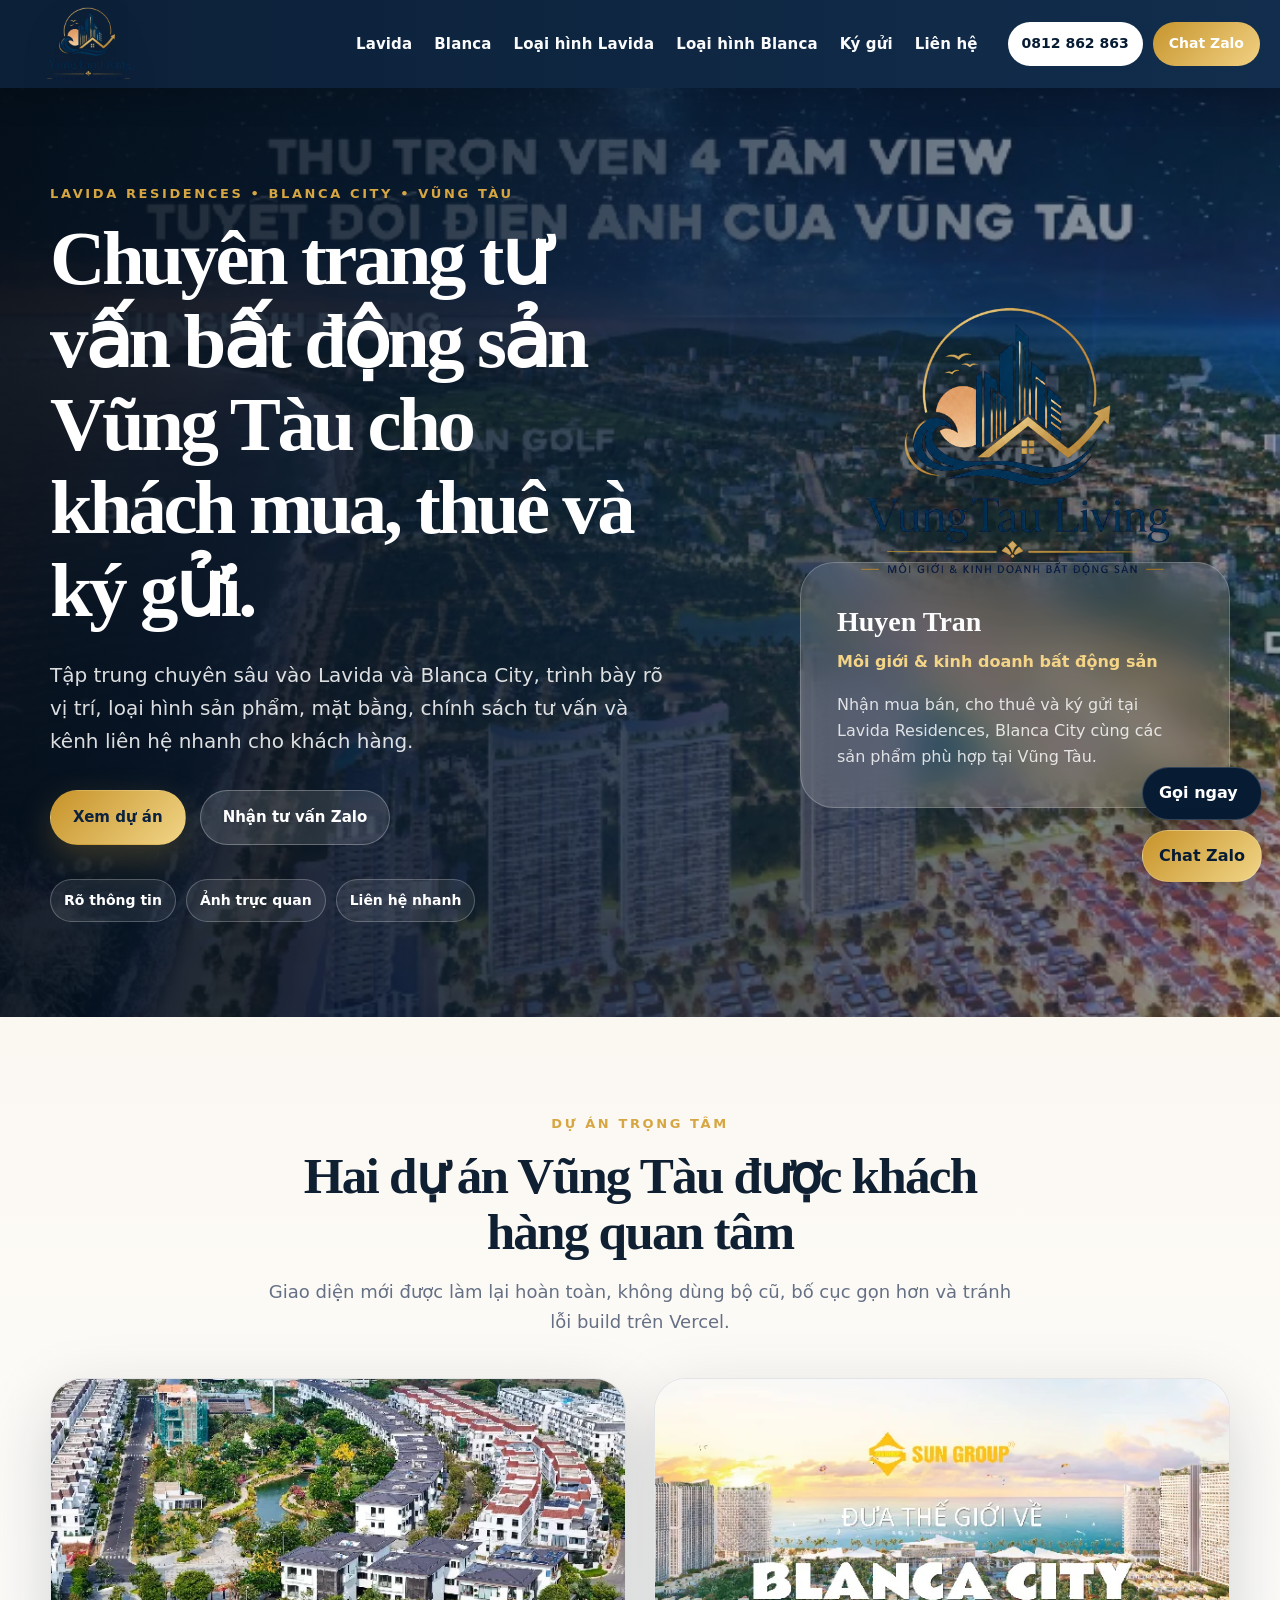
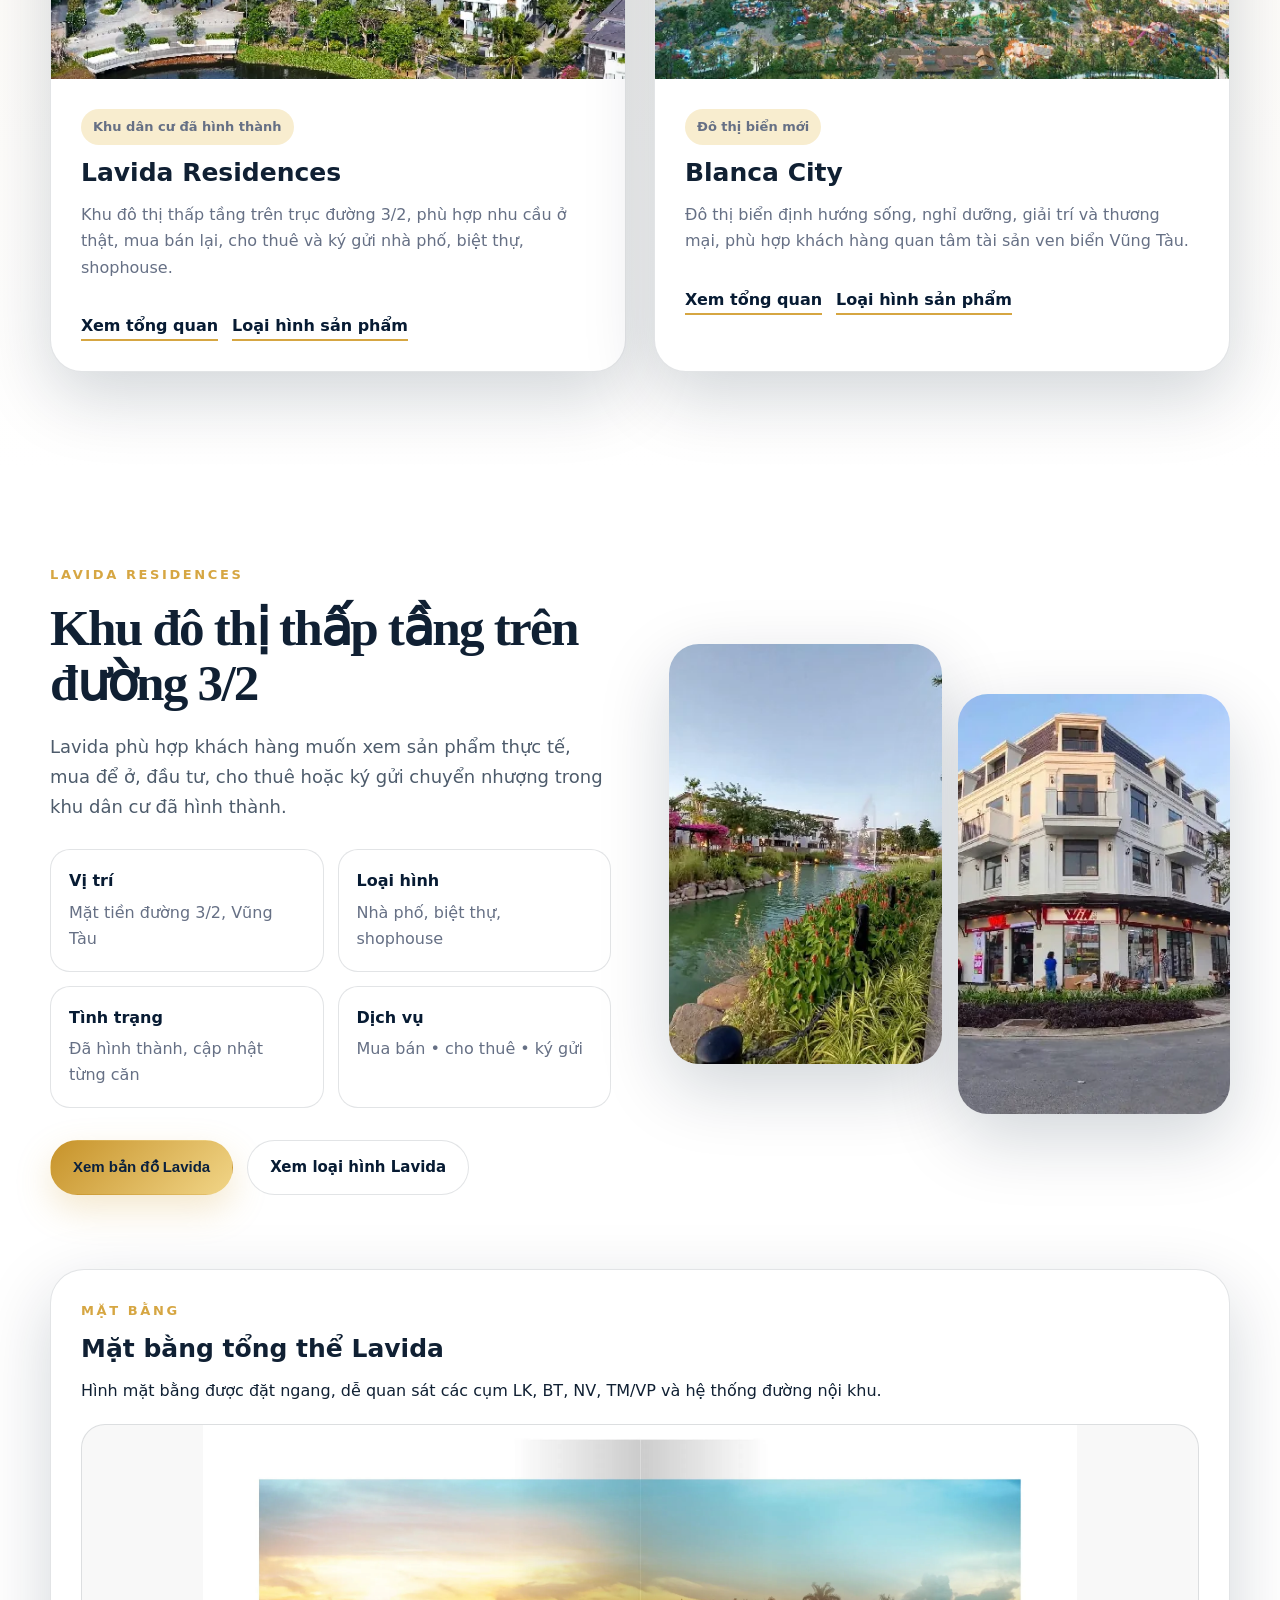
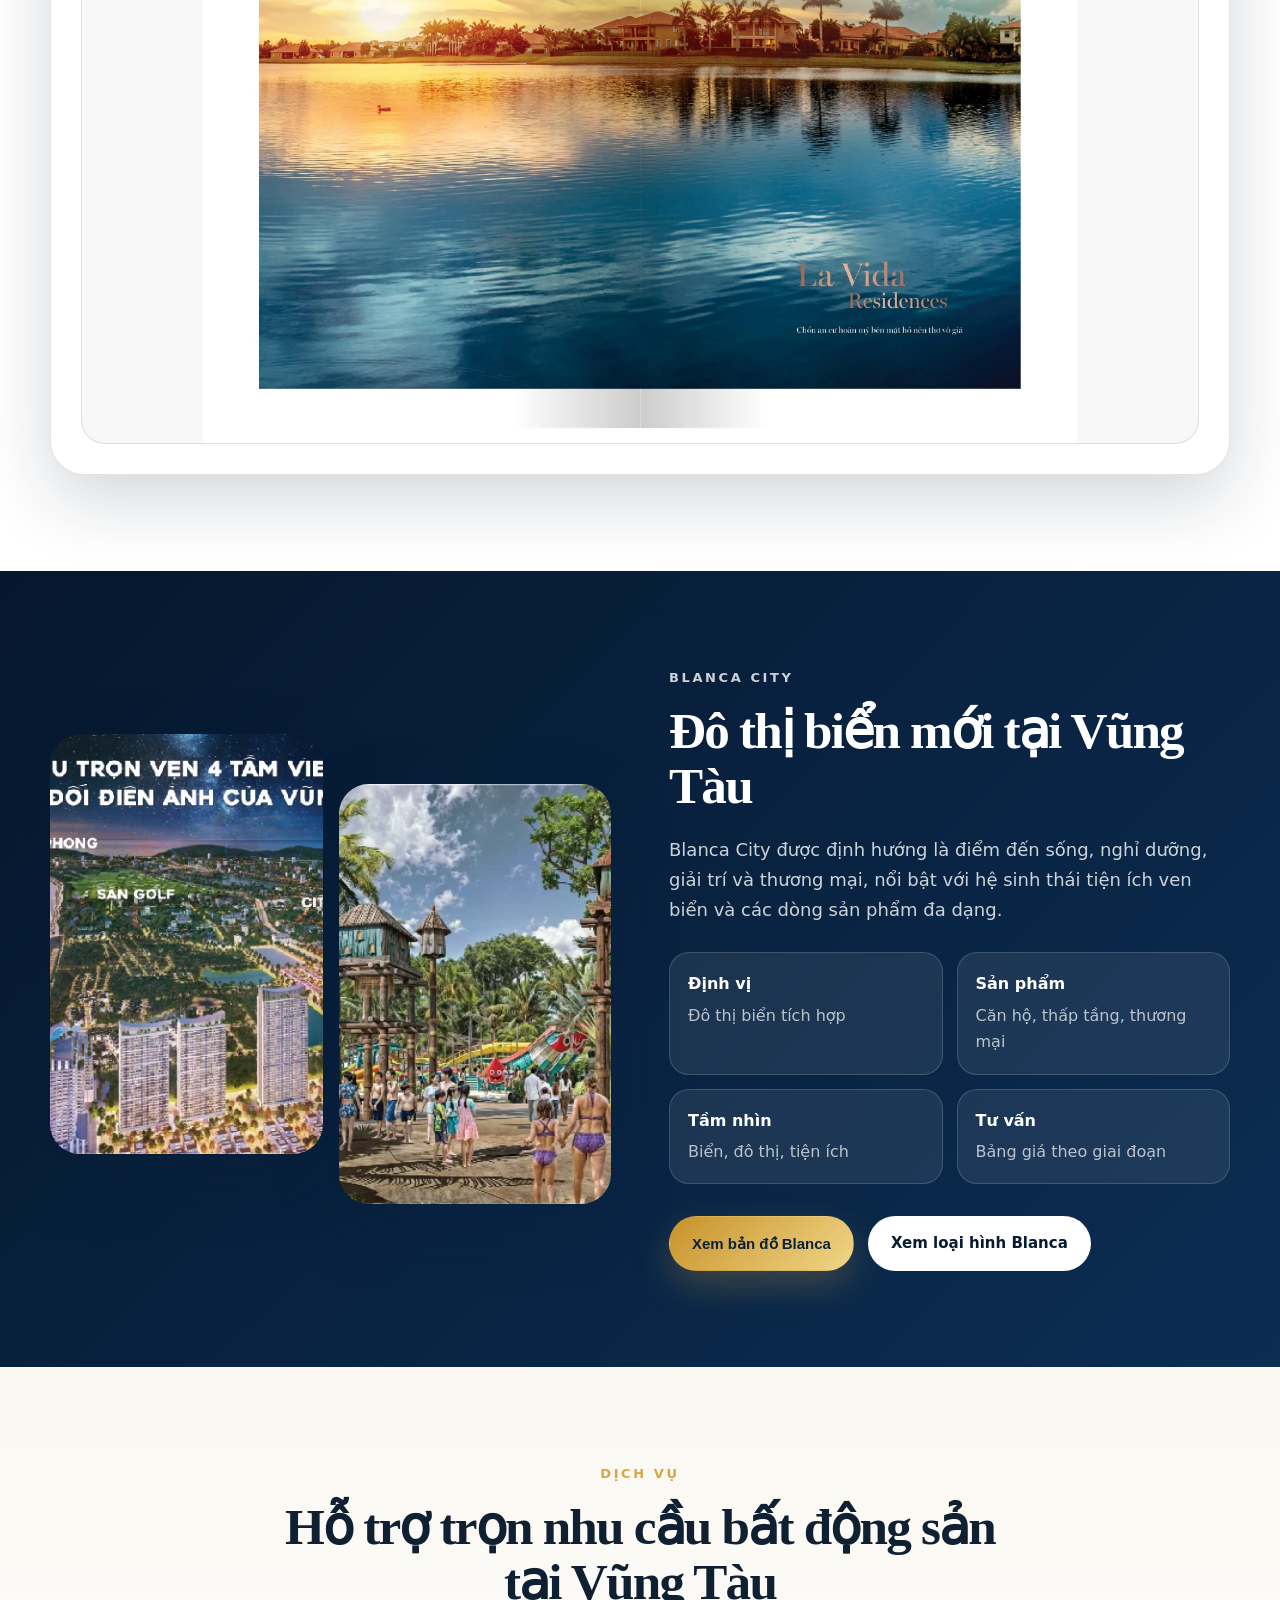
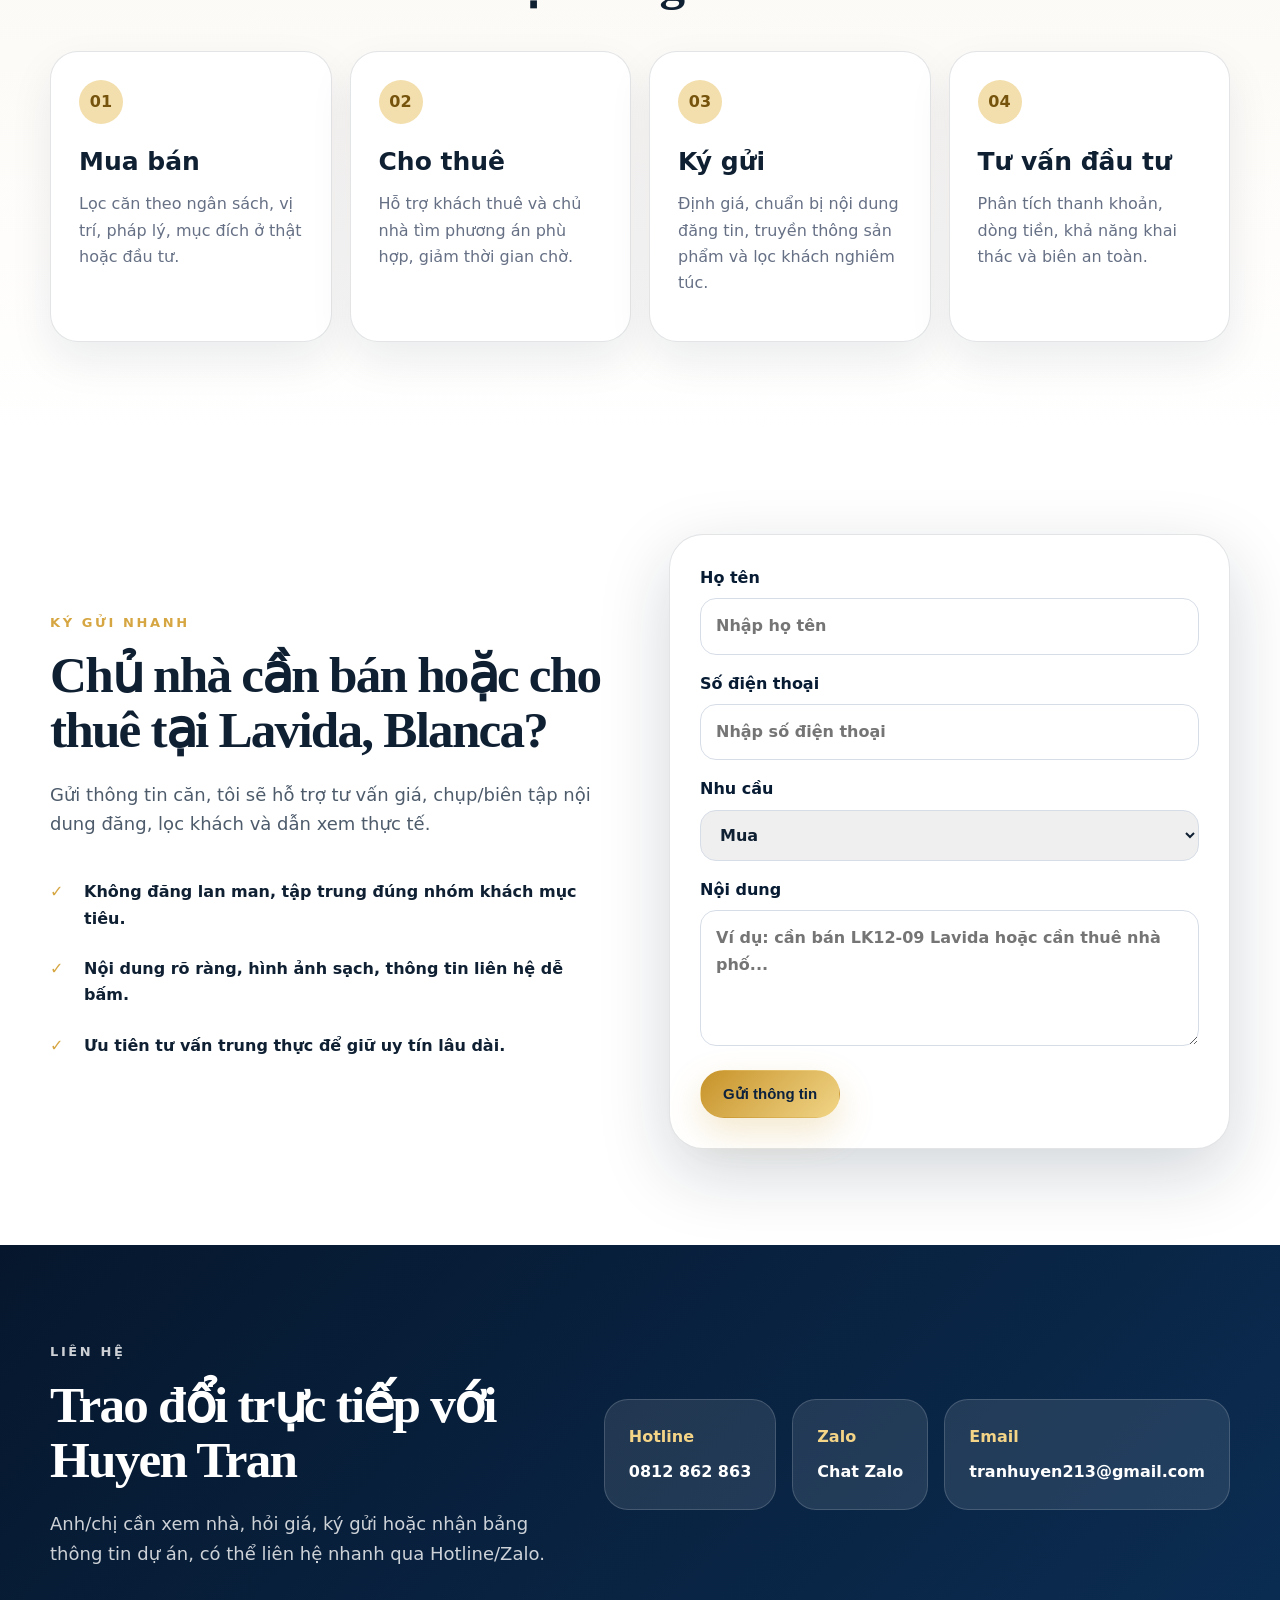
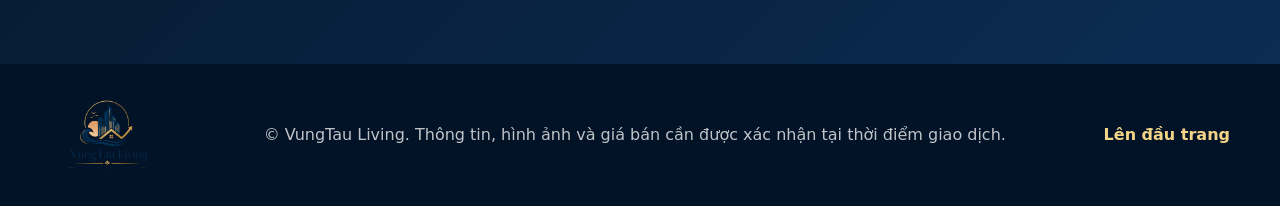
==== index.html @ 17021be6 "Add files via upload" ====
<!doctype html>
<html lang="vi">
<head>
  <meta charset="utf-8" />
  <meta name="viewport" content="width=device-width, initial-scale=1" />
  <title>VungTau Living | Môi giới & kinh doanh bất động sản Lavida - Blanca Vũng Tàu</title>
  <meta name="description" content="VungTau Living chuyên tư vấn mua bán, cho thuê, ký gửi bất động sản Lavida Residences và Blanca City Vũng Tàu." />
  <meta name="theme-color" content="#071b33" />
  <link rel="icon" href="assets/logo-vungtau-living-cropped.png" />
  <link rel="stylesheet" href="style.css" />
</head>
<body>
<header class="site-header" id="top">
  <div class="header-inner">
    <a class="brand" href="index.html#top" aria-label="VungTau Living">
      <img src="assets/logo-vungtau-living-cropped.png" alt="VungTau Living" />
    </a>
    <nav class="main-nav" id="mainNav" aria-label="Menu chính">
      <a href="index.html#lavida">Lavida</a>
      <a href="index.html#blanca">Blanca</a>
      <a href="lavida-products.html">Loại hình Lavida</a>
      <a href="blanca-products.html">Loại hình Blanca</a>
      <a href="index.html#kygui">Ký gửi</a>
      <a href="index.html#lienhe">Liên hệ</a>
    </nav>
    <div class="header-actions">
      <a class="phone" href="tel:0812862863">0812 862 863</a>
      <a class="zalo" href="https://zalo.me/0812862863" target="_blank" rel="noopener">Chat Zalo</a>
      <button class="menu-btn" id="menuBtn" aria-label="Mở menu">☰</button>
    </div>
  </div>
</header>

<main>
  <section class="hero">
    <div class="hero-bg"></div>
    <div class="container hero-grid">
      <div class="hero-copy reveal">
        <p class="eyebrow">Lavida Residences • Blanca City • Vũng Tàu</p>
        <h1>Chuyên trang tư vấn bất động sản Vũng Tàu cho khách mua, thuê và ký gửi.</h1>
        <p class="lead">Tập trung chuyên sâu vào Lavida và Blanca City, trình bày rõ vị trí, loại hình sản phẩm, mặt bằng, chính sách tư vấn và kênh liên hệ nhanh cho khách hàng.</p>
        <div class="hero-cta">
          <a class="btn primary" href="#duan">Xem dự án</a>
          <a class="btn secondary" href="https://zalo.me/0812862863" target="_blank" rel="noopener">Nhận tư vấn Zalo</a>
        </div>
        <div class="trust-strip">
          <span>Rõ thông tin</span><span>Ảnh trực quan</span><span>Liên hệ nhanh</span>
        </div>
      </div>
      <div class="hero-card reveal delay-1">
        <img class="hero-logo" src="assets/logo-vungtau-living-cropped.png" alt="Logo VungTau Living" />
        <div class="hero-panel">
          <strong>Huyen Tran</strong>
          <span>Môi giới & kinh doanh bất động sản</span>
          <p>Nhận mua bán, cho thuê và ký gửi tại Lavida Residences, Blanca City cùng các sản phẩm phù hợp tại Vũng Tàu.</p>
        </div>
      </div>
    </div>
  </section>

  <section id="duan" class="section soft">
    <div class="container section-head reveal">
      <p class="eyebrow">Dự án trọng tâm</p>
      <h2>Hai dự án Vũng Tàu được khách hàng quan tâm</h2>
      <p>Giao diện mới được làm lại hoàn toàn, không dùng bộ cũ, bố cục gọn hơn và tránh lỗi build trên Vercel.</p>
    </div>
    <div class="container project-cards">
      <article class="project-card reveal">
        <img src="assets/lavida-aerial.webp" alt="Lavida Residences" />
        <div class="project-content">
          <p class="tag">Khu dân cư đã hình thành</p>
          <h3>Lavida Residences</h3>
          <p>Khu đô thị thấp tầng trên trục đường 3/2, phù hợp nhu cầu ở thật, mua bán lại, cho thuê và ký gửi nhà phố, biệt thự, shophouse.</p>
          <div class="card-actions">
            <a href="#lavida">Xem tổng quan</a>
            <a href="lavida-products.html">Loại hình sản phẩm</a>
          </div>
        </div>
      </article>
      <article class="project-card reveal delay-1">
        <img src="assets/blanca-hero.webp" alt="Blanca City" />
        <div class="project-content">
          <p class="tag">Đô thị biển mới</p>
          <h3>Blanca City</h3>
          <p>Đô thị biển định hướng sống, nghỉ dưỡng, giải trí và thương mại, phù hợp khách hàng quan tâm tài sản ven biển Vũng Tàu.</p>
          <div class="card-actions">
            <a href="#blanca">Xem tổng quan</a>
            <a href="blanca-products.html">Loại hình sản phẩm</a>
          </div>
        </div>
      </article>
    </div>
  </section>

  <section id="lavida" class="section project-detail">
    <div class="container split">
      <div class="reveal">
        <p class="eyebrow">Lavida Residences</p>
        <h2>Khu đô thị thấp tầng trên đường 3/2</h2>
        <p class="lead-small">Lavida phù hợp khách hàng muốn xem sản phẩm thực tế, mua để ở, đầu tư, cho thuê hoặc ký gửi chuyển nhượng trong khu dân cư đã hình thành.</p>
        <div class="info-grid compact">
          <div><strong>Vị trí</strong><span>Mặt tiền đường 3/2, Vũng Tàu</span></div>
          <div><strong>Loại hình</strong><span>Nhà phố, biệt thự, shophouse</span></div>
          <div><strong>Tình trạng</strong><span>Đã hình thành, cập nhật từng căn</span></div>
          <div><strong>Dịch vụ</strong><span>Mua bán • cho thuê • ký gửi</span></div>
        </div>
        <div class="action-row">
          <button class="btn primary map-open" data-map="Lavida Residences đường 3 tháng 2 Vũng Tàu">Xem bản đồ Lavida</button>
          <a class="btn ghost" href="lavida-products.html">Xem loại hình Lavida</a>
        </div>
      </div>
      <div class="image-stack reveal delay-1">
        <img src="assets/lavida-river-walk.webp" alt="Không gian sống Lavida" />
        <img src="assets/lavida-shophouse.webp" alt="Nhà phố thương mại Lavida" />
      </div>
    </div>
    <div class="container map-plan reveal">
      <div class="plan-copy">
        <p class="eyebrow">Mặt bằng</p>
        <h3>Mặt bằng tổng thể Lavida</h3>
        <p>Hình mặt bằng được đặt ngang, dễ quan sát các cụm LK, BT, NV, TM/VP và hệ thống đường nội khu.</p>
      </div>
      <img class="wide-plan" src="assets/lavida-masterplan.webp" alt="Mặt bằng tổng thể Lavida Residences" />
    </div>
  </section>

  <section id="blanca" class="section dark project-detail">
    <div class="container split reverse">
      <div class="reveal">
        <p class="eyebrow gold">Blanca City</p>
        <h2>Đô thị biển mới tại Vũng Tàu</h2>
        <p class="lead-small">Blanca City được định hướng là điểm đến sống, nghỉ dưỡng, giải trí và thương mại, nổi bật với hệ sinh thái tiện ích ven biển và các dòng sản phẩm đa dạng.</p>
        <div class="info-grid compact light">
          <div><strong>Định vị</strong><span>Đô thị biển tích hợp</span></div>
          <div><strong>Sản phẩm</strong><span>Căn hộ, thấp tầng, thương mại</span></div>
          <div><strong>Tầm nhìn</strong><span>Biển, đô thị, tiện ích</span></div>
          <div><strong>Tư vấn</strong><span>Bảng giá theo giai đoạn</span></div>
        </div>
        <div class="action-row">
          <button class="btn primary map-open" data-map="Blanca City Vũng Tàu đường 3 tháng 2 Bãi Sau">Xem bản đồ Blanca</button>
          <a class="btn light-btn" href="blanca-products.html">Xem loại hình Blanca</a>
        </div>
      </div>
      <div class="image-stack reveal delay-1">
        <img src="assets/blanca-overview.webp" alt="Tổng quan Blanca City" />
        <img src="assets/blanca-waterpark.webp" alt="Tiện ích Blanca City" />
      </div>
    </div>
  </section>

  <section class="section soft" id="dichvu">
    <div class="container section-head reveal">
      <p class="eyebrow">Dịch vụ</p>
      <h2>Hỗ trợ trọn nhu cầu bất động sản tại Vũng Tàu</h2>
    </div>
    <div class="container service-grid">
      <article class="service-card reveal"><span>01</span><h3>Mua bán</h3><p>Lọc căn theo ngân sách, vị trí, pháp lý, mục đích ở thật hoặc đầu tư.</p></article>
      <article class="service-card reveal"><span>02</span><h3>Cho thuê</h3><p>Hỗ trợ khách thuê và chủ nhà tìm phương án phù hợp, giảm thời gian chờ.</p></article>
      <article class="service-card reveal"><span>03</span><h3>Ký gửi</h3><p>Định giá, chuẩn bị nội dung đăng tin, truyền thông sản phẩm và lọc khách nghiêm túc.</p></article>
      <article class="service-card reveal"><span>04</span><h3>Tư vấn đầu tư</h3><p>Phân tích thanh khoản, dòng tiền, khả năng khai thác và biên an toàn.</p></article>
    </div>
  </section>

  <section id="kygui" class="section kygui">
    <div class="container split">
      <div class="reveal">
        <p class="eyebrow">Ký gửi nhanh</p>
        <h2>Chủ nhà cần bán hoặc cho thuê tại Lavida, Blanca?</h2>
        <p class="lead-small">Gửi thông tin căn, tôi sẽ hỗ trợ tư vấn giá, chụp/biên tập nội dung đăng, lọc khách và dẫn xem thực tế.</p>
        <ul class="check-list">
          <li>Không đăng lan man, tập trung đúng nhóm khách mục tiêu.</li>
          <li>Nội dung rõ ràng, hình ảnh sạch, thông tin liên hệ dễ bấm.</li>
          <li>Ưu tiên tư vấn trung thực để giữ uy tín lâu dài.</li>
        </ul>
      </div>
      <form class="lead-form reveal delay-1" action="mailto:tranhuyen213@gmail.com" method="post" enctype="text/plain">
        <label>Họ tên<input name="Họ tên" placeholder="Nhập họ tên" /></label>
        <label>Số điện thoại<input name="Số điện thoại" placeholder="Nhập số điện thoại" /></label>
        <label>Nhu cầu<select name="Nhu cầu"><option>Mua</option><option>Bán / ký gửi</option><option>Thuê</option><option>Cho thuê</option><option>Nhận bảng giá Blanca</option></select></label>
        <label>Nội dung<textarea name="Nội dung" placeholder="Ví dụ: cần bán LK12-09 Lavida hoặc cần thuê nhà phố..." rows="4"></textarea></label>
        <button class="btn primary" type="submit">Gửi thông tin</button>
      </form>
    </div>
  </section>

  <section id="lienhe" class="section contact dark">
    <div class="container contact-grid">
      <div class="reveal">
        <p class="eyebrow gold">Liên hệ</p>
        <h2>Trao đổi trực tiếp với Huyen Tran</h2>
        <p class="lead-small">Anh/chị cần xem nhà, hỏi giá, ký gửi hoặc nhận bảng thông tin dự án, có thể liên hệ nhanh qua Hotline/Zalo.</p>
      </div>
      <div class="contact-cards reveal delay-1">
        <a href="tel:0812862863"><strong>Hotline</strong><span>0812 862 863</span></a>
        <a href="https://zalo.me/0812862863" target="_blank" rel="noopener"><strong>Zalo</strong><span>Chat Zalo</span></a>
        <a href="mailto:tranhuyen213@gmail.com"><strong>Email</strong><span>tranhuyen213@gmail.com</span></a>
      </div>
    </div>
  </section>
</main>

<footer class="footer">
  <div class="container footer-inner">
    <img src="assets/logo-vungtau-living-cropped.png" alt="VungTau Living" />
    <p>© VungTau Living. Thông tin, hình ảnh và giá bán cần được xác nhận tại thời điểm giao dịch.</p>
    <a href="#top">Lên đầu trang</a>
  </div>
</footer>

<div class="map-modal" id="mapModal" aria-hidden="true">
  <div class="map-box">
    <button class="map-close" id="mapClose" aria-label="Đóng bản đồ">×</button>
    <iframe id="mapFrame" title="Bản đồ dự án" loading="lazy" allowfullscreen referrerpolicy="no-referrer-when-downgrade"></iframe>
  </div>
</div>

<div class="float-actions">
  <a href="tel:0812862863">Gọi ngay</a>
  <a href="https://zalo.me/0812862863" target="_blank" rel="noopener">Chat Zalo</a>
</div>
<script src="script.js"></script>
</body>
</html>
---- style.css ----
:root{--navy:#071b33;--navy2:#0b294c;--gold:#d6a642;--gold2:#f4d486;--cream:#f7f1e8;--ink:#102033;--muted:#667085;--line:rgba(16,32,51,.12);--shadow:0 24px 70px rgba(7,27,51,.18)}
*{box-sizing:border-box}html{scroll-behavior:smooth}body{margin:0;font-family:Inter,system-ui,-apple-system,BlinkMacSystemFont,"Segoe UI",sans-serif;color:var(--ink);background:#fff;line-height:1.65}a{color:inherit;text-decoration:none}img{max-width:100%;display:block}.container{width:min(1180px,calc(100% - 40px));margin-inline:auto}.site-header{position:sticky;top:0;z-index:100;background:linear-gradient(90deg,rgba(7,27,51,.98),rgba(8,37,70,.96));backdrop-filter:blur(14px);box-shadow:0 10px 30px rgba(0,0,0,.18)}.header-inner{width:min(1240px,calc(100% - 28px));height:88px;margin:auto;display:flex;align-items:center;gap:22px}.brand{display:flex;align-items:center;flex:0 0 auto}.brand img{height:78px;width:138px;object-fit:contain;filter:drop-shadow(0 12px 18px rgba(0,0,0,.28))}.main-nav{display:flex;align-items:center;gap:22px;margin-left:auto}.main-nav a{color:#fff;font-weight:800;font-size:15px;white-space:nowrap;letter-spacing:.01em;opacity:.98}.main-nav a:hover{color:var(--gold2)}.header-actions{display:flex;align-items:center;gap:10px;margin-left:8px}.phone,.zalo{white-space:nowrap;border-radius:999px;font-weight:900;font-size:14px}.phone{color:#071b33;background:#fff;padding:10px 14px}.zalo{color:#fff;background:linear-gradient(135deg,#c6952e,#f2d183);padding:10px 16px}.menu-btn{display:none;border:0;background:rgba(255,255,255,.12);color:#fff;border-radius:12px;padding:9px 12px;font-size:22px}.hero{position:relative;min-height:760px;display:flex;align-items:center;overflow:hidden;color:#fff;background:#06192f}.hero-bg{position:absolute;inset:0;background:linear-gradient(90deg,rgba(3,13,25,.92),rgba(7,27,51,.78),rgba(7,27,51,.36)),url('assets/blanca-overview.webp') center/cover no-repeat;transform:scale(1.02)}.hero-grid{position:relative;display:grid;grid-template-columns:1.1fr .9fr;gap:52px;align-items:center;padding:95px 0}.eyebrow{margin:0 0 14px;color:var(--gold);font-size:13px;font-weight:900;letter-spacing:.2em;text-transform:uppercase}.gold{color:var(--gold2)}h1,h2,h3{line-height:1.08;margin:0;color:inherit}h1{font-family:Georgia,serif;font-size:clamp(44px,6vw,78px);letter-spacing:-.045em}h2{font-family:Georgia,serif;font-size:clamp(34px,4vw,54px);letter-spacing:-.035em}h3{font-size:25px}.lead{font-size:20px;color:rgba(255,255,255,.86);max-width:740px;margin:26px 0 0}.lead-small{font-size:18px;color:#4d5b6b;margin:22px 0 0}.dark .lead-small,.dark p{color:rgba(255,255,255,.8)}.hero-cta,.action-row,.card-actions{display:flex;flex-wrap:wrap;gap:14px;margin-top:32px}.btn{display:inline-flex;align-items:center;justify-content:center;border-radius:999px;padding:14px 22px;font-weight:900;border:1px solid transparent;cursor:pointer;font-size:15px}.primary{background:linear-gradient(135deg,#c7932a,#f1d587);color:#0b213d;box-shadow:0 14px 35px rgba(214,166,66,.26)}.secondary{background:rgba(255,255,255,.12);border-color:rgba(255,255,255,.28);color:#fff}.ghost{background:#fff;border-color:var(--line);color:var(--navy)}.light-btn{background:#fff;color:var(--navy)}.trust-strip{display:flex;gap:10px;flex-wrap:wrap;margin-top:34px}.trust-strip span{border:1px solid rgba(255,255,255,.24);background:rgba(255,255,255,.08);padding:9px 13px;border-radius:999px;font-weight:800;font-size:14px}.hero-card{justify-self:end;width:min(430px,100%);position:relative}.hero-logo{width:330px;margin:0 auto -24px;position:relative;z-index:2;filter:drop-shadow(0 22px 28px rgba(0,0,0,.45))}.hero-panel{background:rgba(255,255,255,.12);border:1px solid rgba(255,255,255,.22);border-radius:34px;padding:36px;box-shadow:var(--shadow);backdrop-filter:blur(18px)}.hero-panel strong{font-size:28px;font-family:Georgia,serif}.hero-panel span{display:block;color:var(--gold2);font-weight:900;margin-top:4px}.hero-panel p{margin:16px 0 0;color:rgba(255,255,255,.82)}.section{padding:96px 0}.soft{background:linear-gradient(180deg,#fbf8f2,#fff)}.dark{background:linear-gradient(135deg,#06172d,#0b2d53);color:#fff}.section-head{max-width:760px;text-align:center;margin-bottom:42px}.section-head p:not(.eyebrow){color:var(--muted);font-size:18px}.project-cards{display:grid;grid-template-columns:repeat(2,1fr);gap:28px}.project-card{background:#fff;border:1px solid var(--line);border-radius:32px;overflow:hidden;box-shadow:var(--shadow)}.project-card img{height:300px;width:100%;object-fit:cover}.project-content{padding:30px}.tag{display:inline-flex;color:#8b6718;background:#f8edcf;border-radius:999px;padding:7px 12px;font-weight:900;font-size:13px;margin:0 0 14px}.project-content p{color:var(--muted)}.card-actions a{font-weight:900;color:var(--navy);border-bottom:2px solid var(--gold)}.split{display:grid;grid-template-columns:1fr 1fr;gap:58px;align-items:center}.reverse{direction:rtl}.reverse>*{direction:ltr}.info-grid{display:grid;grid-template-columns:repeat(2,1fr);gap:14px;margin:28px 0}.info-grid div{border:1px solid var(--line);border-radius:20px;padding:18px;background:#fff}.info-grid strong{display:block;color:var(--navy);font-size:16px}.info-grid span{display:block;color:var(--muted);margin-top:5px}.compact.light div{background:rgba(255,255,255,.08);border-color:rgba(255,255,255,.16)}.compact.light strong{color:#fff}.compact.light span{color:rgba(255,255,255,.7)}.image-stack{display:grid;grid-template-columns:1fr 1fr;gap:16px}.image-stack img{height:420px;width:100%;object-fit:cover;border-radius:30px;box-shadow:var(--shadow)}.image-stack img:nth-child(2){margin-top:50px}.map-plan{margin-top:74px;background:#fff;border:1px solid var(--line);border-radius:34px;padding:30px;box-shadow:var(--shadow)}.plan-copy{margin-bottom:20px}.wide-plan{width:100%;max-height:620px;object-fit:contain;border-radius:24px;background:#f8f8f8;border:1px solid var(--line)}.service-grid{display:grid;grid-template-columns:repeat(4,1fr);gap:18px}.service-card{background:#fff;border:1px solid var(--line);border-radius:28px;padding:28px;box-shadow:0 18px 44px rgba(7,27,51,.08)}.service-card span{display:inline-flex;width:44px;height:44px;border-radius:50%;align-items:center;justify-content:center;background:#f3dfad;color:#76540d;font-weight:900}.service-card h3{margin-top:24px}.service-card p{color:var(--muted)}.kygui .check-list{padding:0;margin:28px 0 0;list-style:none}.check-list li{padding:12px 0 12px 34px;position:relative;font-weight:750}.check-list li:before{content:'✓';position:absolute;left:0;color:var(--gold);font-weight:900}.lead-form{background:#fff;border:1px solid var(--line);border-radius:34px;padding:30px;box-shadow:var(--shadow)}.lead-form label{display:block;font-weight:850;color:var(--navy);margin-bottom:16px}.lead-form input,.lead-form select,.lead-form textarea{width:100%;margin-top:7px;border:1px solid #d7dde7;border-radius:16px;padding:14px 15px;font:inherit;color:var(--ink);outline:none}.lead-form input:focus,.lead-form select:focus,.lead-form textarea:focus{border-color:var(--gold);box-shadow:0 0 0 4px rgba(214,166,66,.14)}.contact-grid{display:grid;grid-template-columns:1fr 1.1fr;gap:52px;align-items:center}.contact-cards{display:grid;grid-template-columns:repeat(3,1fr);gap:16px}.contact-cards a{background:rgba(255,255,255,.1);border:1px solid rgba(255,255,255,.16);border-radius:24px;padding:24px}.contact-cards strong{display:block;color:var(--gold2)}.contact-cards span{display:block;color:#fff;font-weight:900;margin-top:8px;white-space:nowrap}.footer{background:#031327;color:rgba(255,255,255,.75);padding:34px 0}.footer-inner{display:flex;align-items:center;justify-content:space-between;gap:20px}.footer img{height:74px;width:116px;object-fit:contain}.footer a{color:var(--gold2);font-weight:900}.float-actions{position:fixed;right:18px;bottom:18px;display:flex;flex-direction:column;gap:10px;z-index:90}.float-actions a{background:var(--navy);color:#fff;border:1px solid rgba(255,255,255,.18);border-radius:999px;padding:12px 16px;font-weight:900;box-shadow:0 12px 34px rgba(0,0,0,.24);white-space:nowrap}.float-actions a:last-child{background:linear-gradient(135deg,#c7932a,#f1d587);color:#071b33}.map-modal{position:fixed;inset:0;background:rgba(2,10,20,.75);z-index:999;display:none;align-items:center;justify-content:center;padding:20px}.map-modal.open{display:flex}.map-box{width:min(980px,100%);height:min(620px,85vh);background:#fff;border-radius:26px;position:relative;box-shadow:0 24px 90px rgba(0,0,0,.4);overflow:hidden}.map-box iframe{width:100%;height:100%;border:0}.map-close{position:absolute;right:12px;top:12px;z-index:2;width:42px;height:42px;border:0;border-radius:50%;font-size:30px;background:#fff;box-shadow:0 10px 25px rgba(0,0,0,.18);cursor:pointer}.subhero{padding:140px 0 90px;color:#fff;background:#06172d;position:relative;overflow:hidden}.subhero:before{content:'';position:absolute;inset:0;background:linear-gradient(90deg,rgba(3,12,24,.88),rgba(7,27,51,.58)),url('assets/lavida-aerial.webp') center/cover}.subhero.blanca-page:before{background:linear-gradient(90deg,rgba(3,12,24,.88),rgba(7,27,51,.58)),url('assets/blanca-hero.webp') center/cover}.subhero .container{position:relative}.content-grid{display:grid;grid-template-columns:280px 1fr;gap:42px;align-items:start}.sticky-card{position:sticky;top:120px;border:1px solid var(--line);background:#fff;border-radius:28px;padding:24px;box-shadow:0 20px 48px rgba(7,27,51,.1)}.sticky-card a,.sticky-card button{display:flex;width:100%;margin-top:12px}.sticky-card a{font-weight:900;color:var(--navy);border-bottom:1px solid var(--line);padding:10px 0}.long-content section{scroll-margin-top:120px;margin-bottom:64px}.long-content p{font-size:18px;color:#526174}.product-list{display:grid;gap:22px}.product-list article{display:grid;grid-template-columns:250px 1fr;gap:24px;border:1px solid var(--line);border-radius:28px;padding:18px;background:#fff;box-shadow:0 18px 42px rgba(7,27,51,.08)}.product-list img{height:210px;width:100%;object-fit:cover;border-radius:20px}.product-list ul{margin:12px 0 0;padding-left:22px;color:#58677a}.reveal{opacity:0;transform:translateY(18px);transition:opacity .7s ease,transform .7s ease}.reveal.visible{opacity:1;transform:none}.delay-1{transition-delay:.12s}@media (max-width:1050px){.main-nav{position:fixed;left:14px;right:14px;top:94px;background:#071b33;border:1px solid rgba(255,255,255,.12);border-radius:22px;padding:18px;display:none;flex-direction:column;align-items:flex-start}.main-nav.open{display:flex}.menu-btn{display:block}.header-inner{height:82px}.brand img{height:72px;width:120px}.hero-grid,.split,.contact-grid,.content-grid{grid-template-columns:1fr}.hero{min-height:auto}.hero-card{justify-self:start}.project-cards,.service-grid{grid-template-columns:1fr 1fr}.sticky-card{position:relative;top:auto}.contact-cards{grid-template-columns:1fr}.product-list article{grid-template-columns:1fr}.product-list img{height:260px}.reverse{direction:ltr}}@media (max-width:700px){.container{width:min(100% - 28px,1180px)}.site-header{position:sticky}.header-actions .phone,.header-actions .zalo{display:none}.hero-grid{padding:70px 0}.hero-logo{width:250px}.section{padding:68px 0}.project-cards,.service-grid,.info-grid{grid-template-columns:1fr}.image-stack{grid-template-columns:1fr}.image-stack img{height:290px}.image-stack img:nth-child(2){margin-top:0}.footer-inner{flex-direction:column;text-align:center}.float-actions{left:12px;right:12px;bottom:10px;flex-direction:row}.float-actions a{flex:1;text-align:center}.subhero{padding:110px 0 70px}h1{font-size:42px}h2{font-size:34px}}
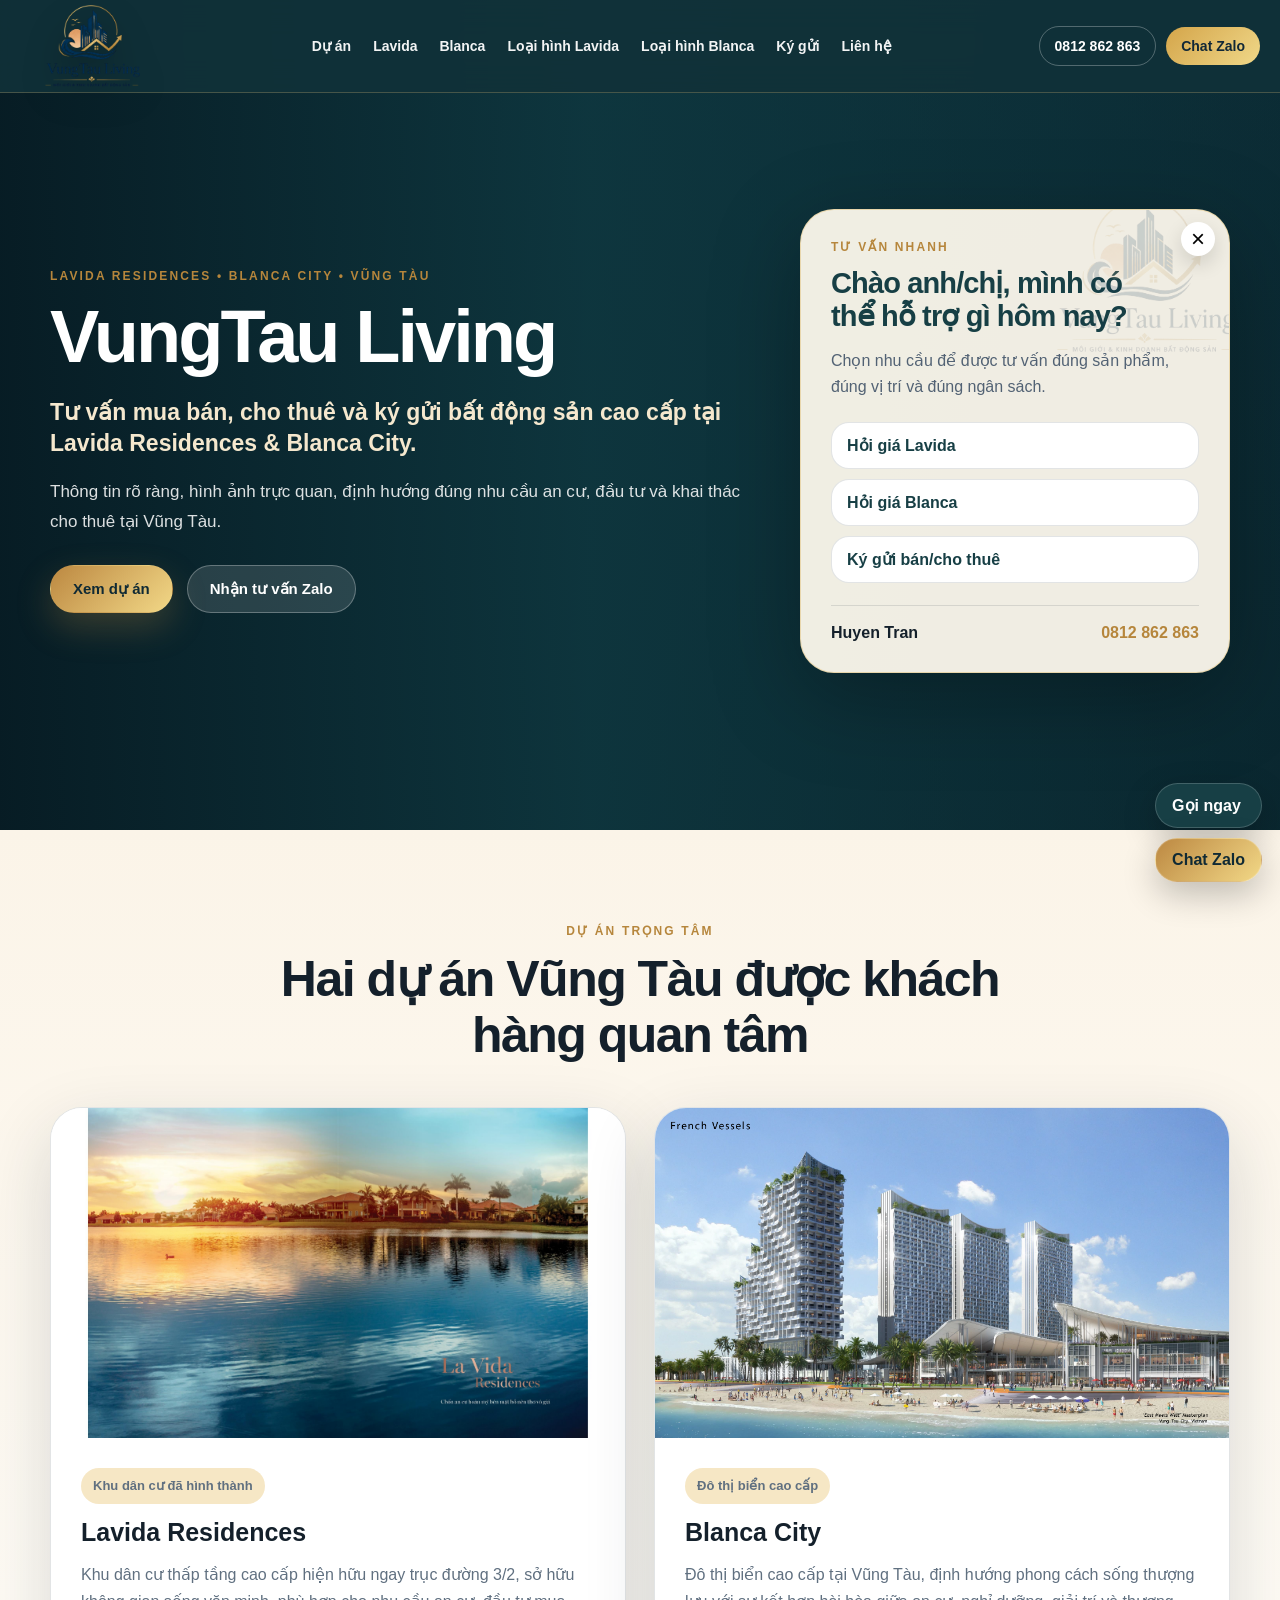
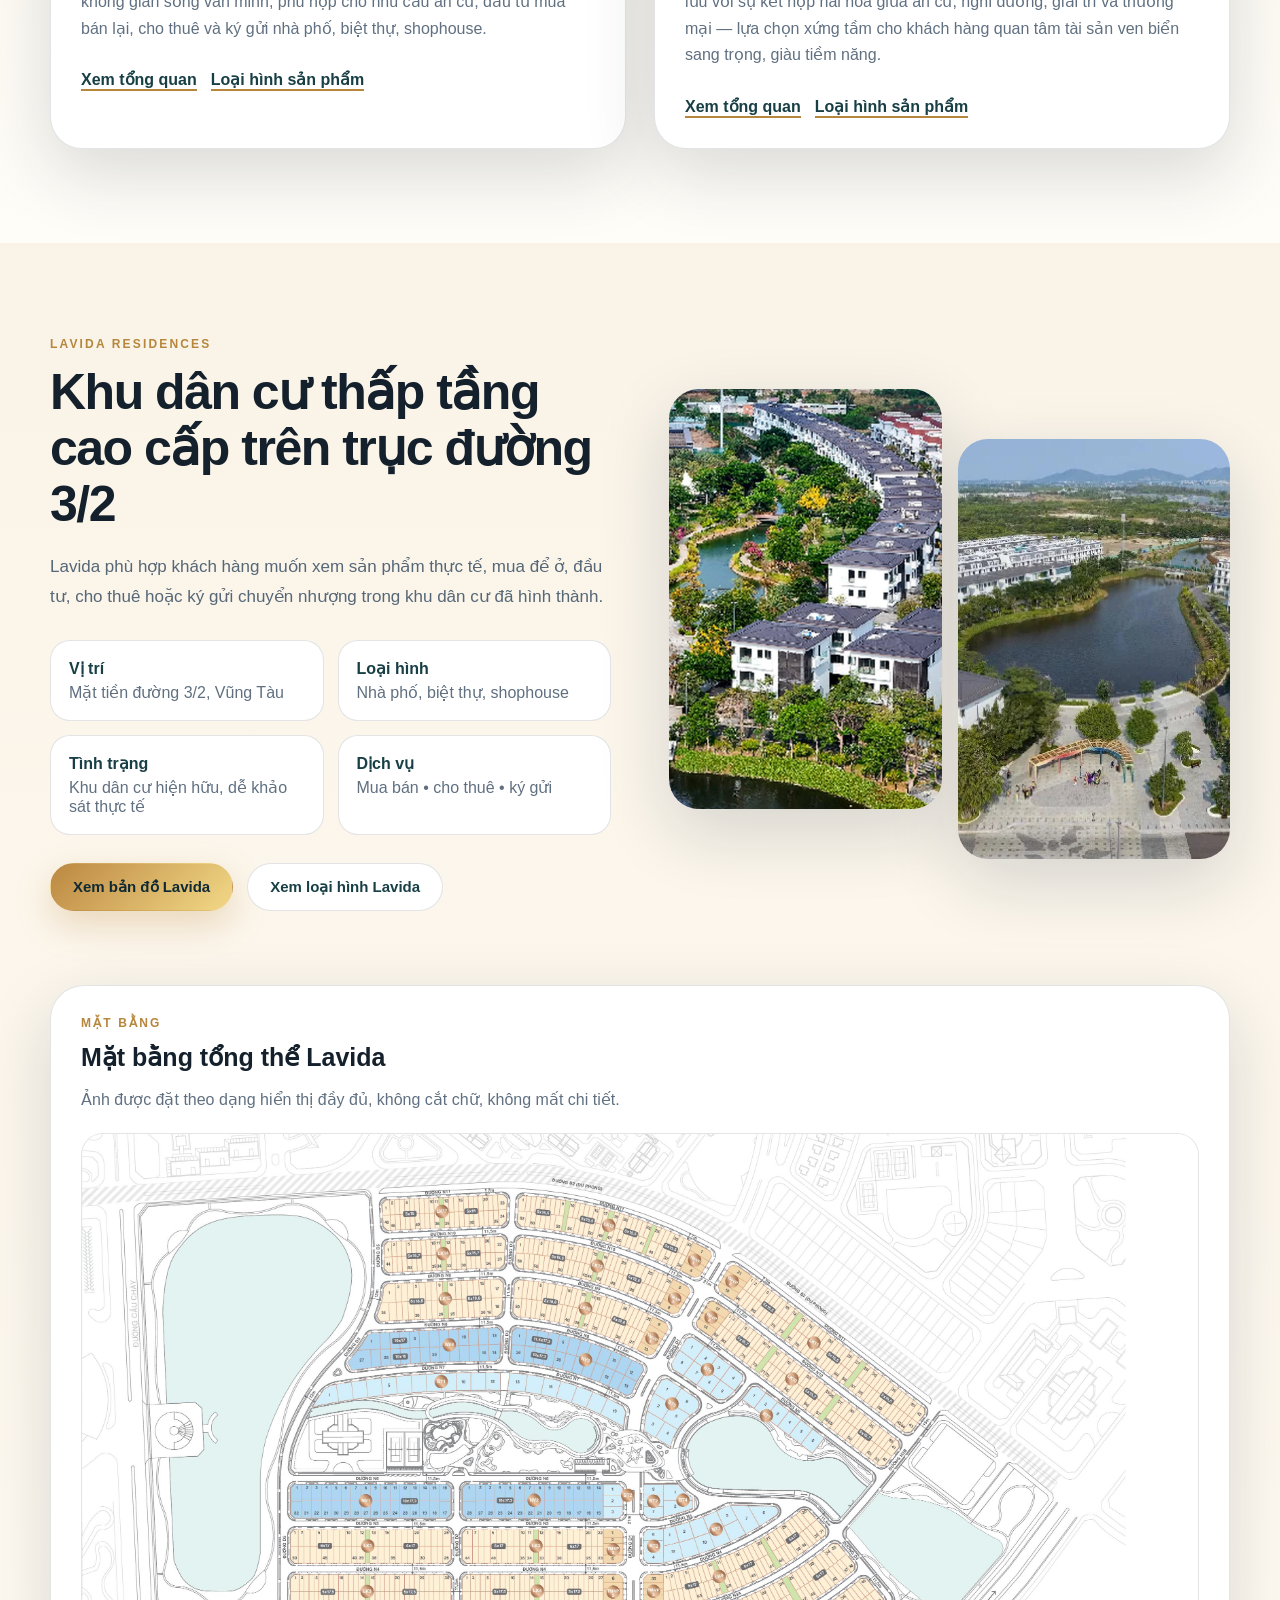
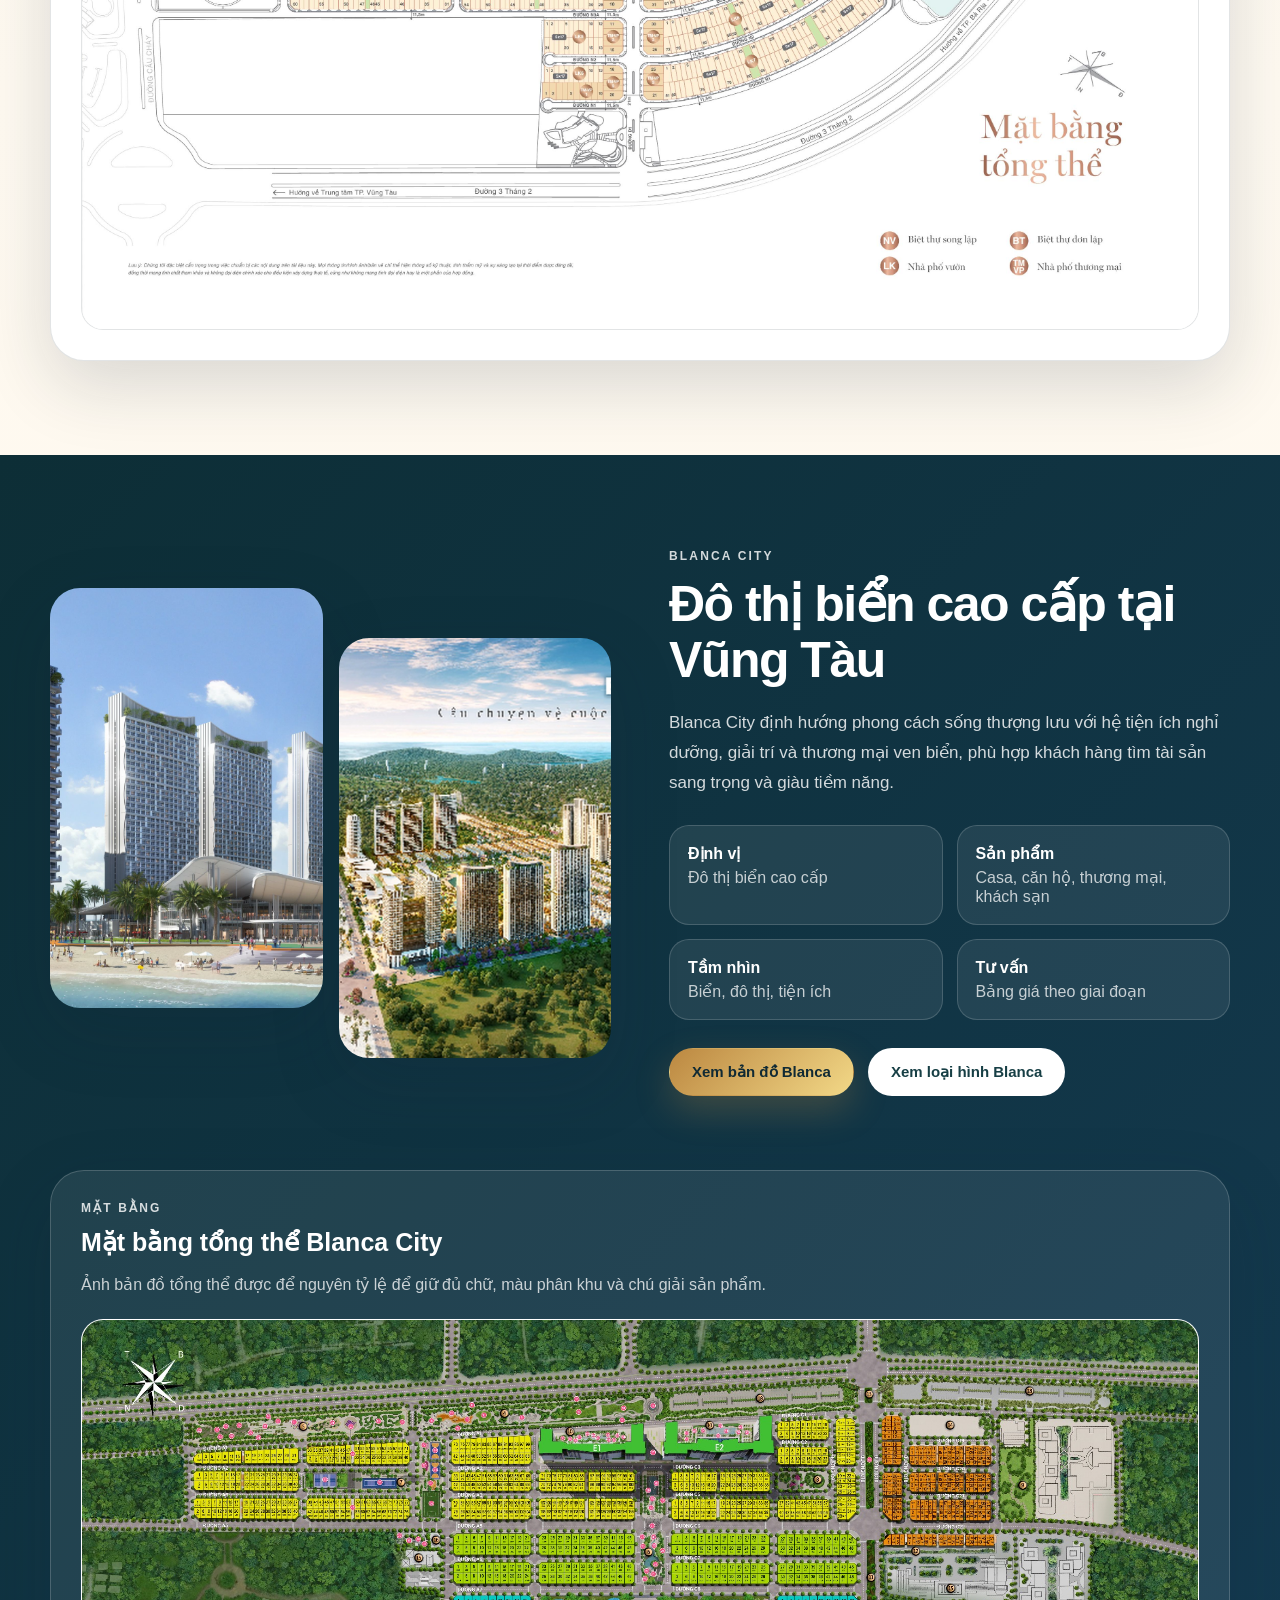
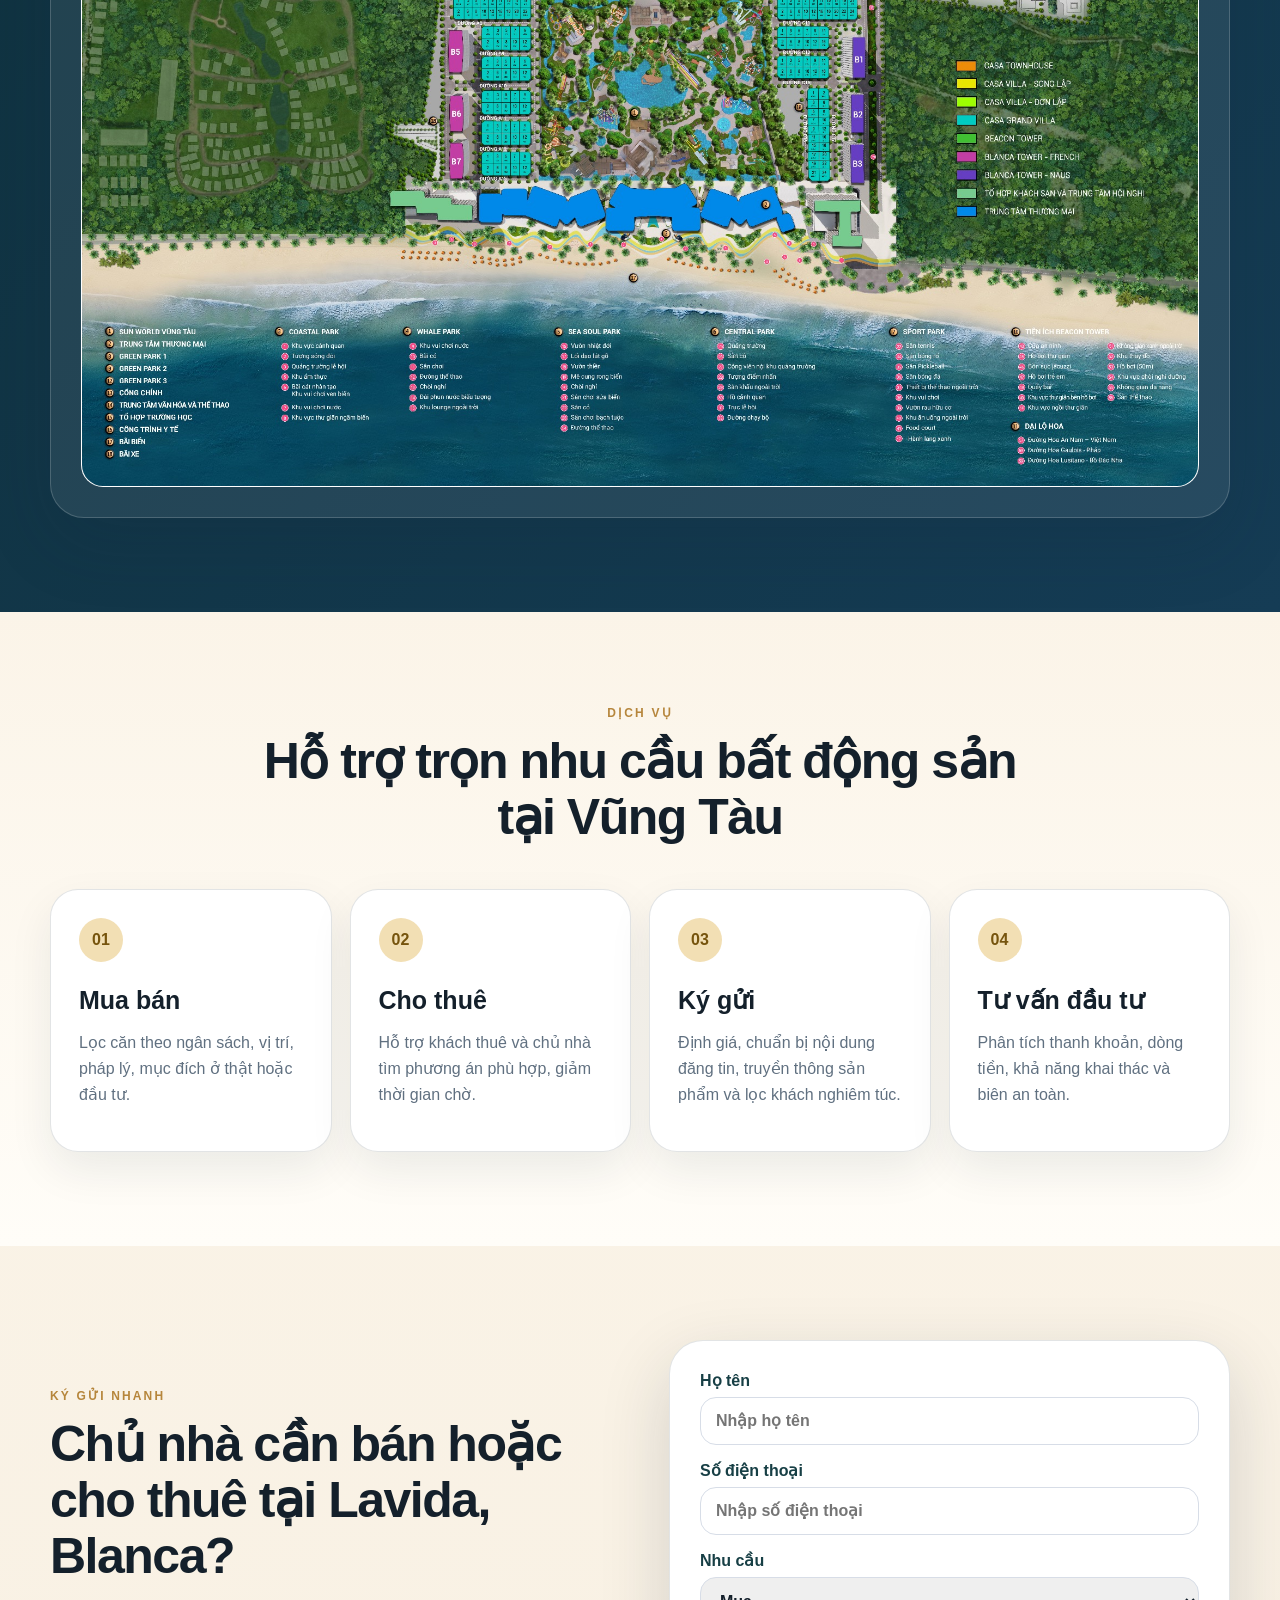
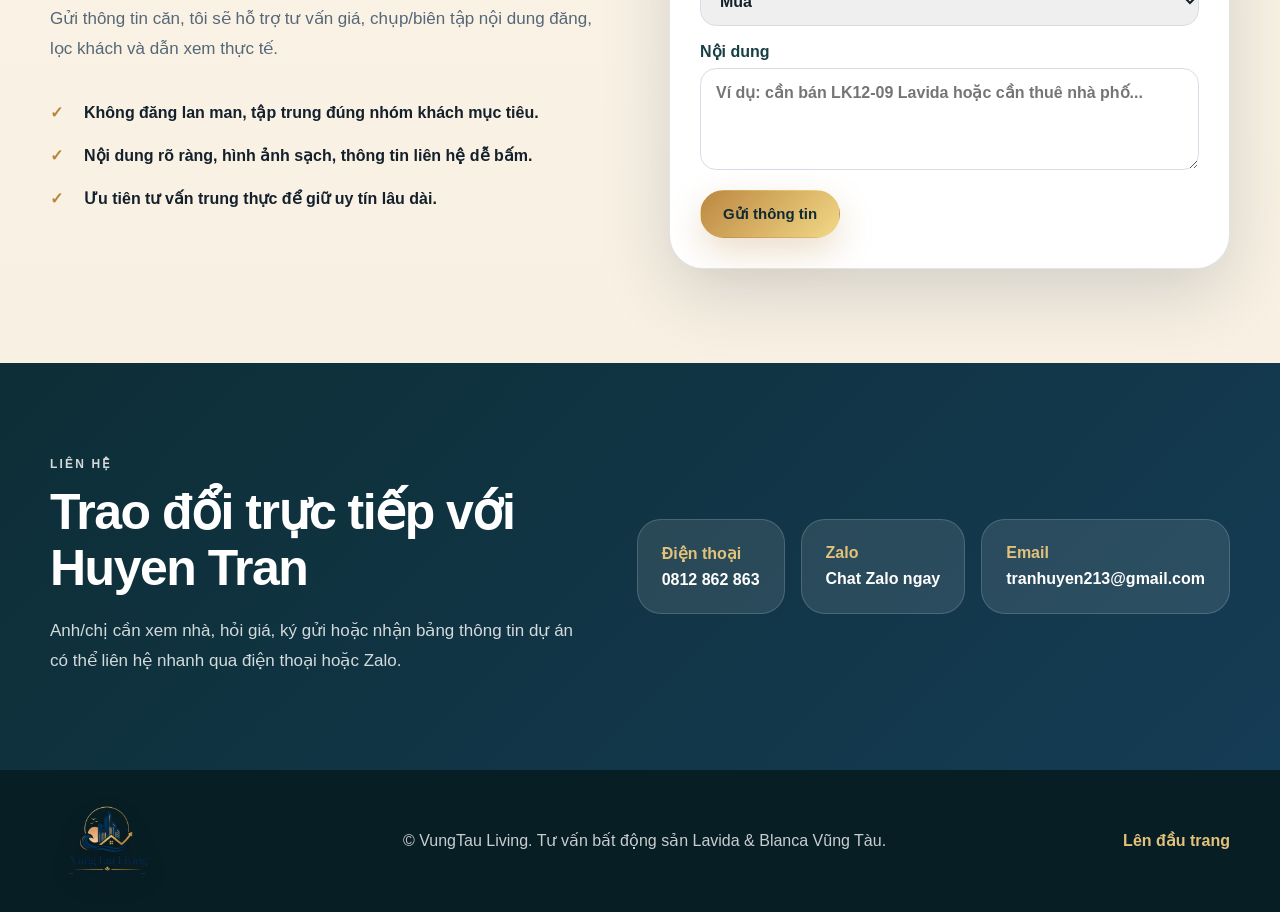
==== commit cfdd82fb: "Add files via upload" ====
--- a/index.html
+++ b/index.html
@@ -3,9 +3,9 @@
 <head>
   <meta charset="utf-8" />
   <meta name="viewport" content="width=device-width, initial-scale=1" />
-  <title>VungTau Living | Môi giới & kinh doanh bất động sản Lavida - Blanca Vũng Tàu</title>
-  <meta name="description" content="VungTau Living chuyên tư vấn mua bán, cho thuê, ký gửi bất động sản Lavida Residences và Blanca City Vũng Tàu." />
-  <meta name="theme-color" content="#071b33" />
+  <title>VungTau Living | Lavida Residences & Blanca City Vũng Tàu</title>
+  <meta name="description" content="Chuyên trang tư vấn mua bán, cho thuê và ký gửi bất động sản Lavida Residences và Blanca City Vũng Tàu." />
+  <meta name="theme-color" content="#173c45" />
   <link rel="icon" href="assets/logo-vungtau-living-cropped.png" />
   <link rel="stylesheet" href="style.css" />
 </head>
@@ -16,6 +16,7 @@
       <img src="assets/logo-vungtau-living-cropped.png" alt="VungTau Living" />
     </a>
     <nav class="main-nav" id="mainNav" aria-label="Menu chính">
+      <a href="index.html#duan">Dự án</a>
       <a href="index.html#lavida">Lavida</a>
       <a href="index.html#blanca">Blanca</a>
       <a href="lavida-products.html">Loại hình Lavida</a>
@@ -32,29 +33,42 @@
 </header>
 
 <main>
-  <section class="hero">
-    <div class="hero-bg"></div>
+  <section class="hero" aria-label="VungTau Living">
+    <div class="hero-slider" aria-hidden="true">
+      <span style="background-image:url('assets/hero-slide-1.jpg')"></span>
+      <span style="background-image:url('assets/hero-slide-2.jpg')"></span>
+      <span style="background-image:url('assets/hero-slide-3.jpg')"></span>
+      <span style="background-image:url('assets/hero-slide-4.jpg')"></span>
+      <span style="background-image:url('assets/hero-slide-5.jpg')"></span>
+    </div>
+    <div class="hero-shade"></div>
     <div class="container hero-grid">
       <div class="hero-copy reveal">
         <p class="eyebrow">Lavida Residences • Blanca City • Vũng Tàu</p>
-        <h1>Chuyên trang tư vấn bất động sản Vũng Tàu cho khách mua, thuê và ký gửi.</h1>
-        <p class="lead">Tập trung chuyên sâu vào Lavida và Blanca City, trình bày rõ vị trí, loại hình sản phẩm, mặt bằng, chính sách tư vấn và kênh liên hệ nhanh cho khách hàng.</p>
+        <h1>VungTau Living</h1>
+        <p class="hero-subtitle">Tư vấn mua bán, cho thuê và ký gửi bất động sản cao cấp tại Lavida Residences & Blanca City.</p>
+        <p class="lead">Thông tin rõ ràng, hình ảnh trực quan, định hướng đúng nhu cầu an cư, đầu tư và khai thác cho thuê tại Vũng Tàu.</p>
         <div class="hero-cta">
           <a class="btn primary" href="#duan">Xem dự án</a>
           <a class="btn secondary" href="https://zalo.me/0812862863" target="_blank" rel="noopener">Nhận tư vấn Zalo</a>
         </div>
-        <div class="trust-strip">
-          <span>Rõ thông tin</span><span>Ảnh trực quan</span><span>Liên hệ nhanh</span>
-        </div>
-      </div>
-      <div class="hero-card reveal delay-1">
-        <img class="hero-logo" src="assets/logo-vungtau-living-cropped.png" alt="Logo VungTau Living" />
-        <div class="hero-panel">
+      </div>
+      <aside class="consult-card reveal delay-1" id="consultBox" aria-label="Hộp tư vấn">
+        <button class="consult-close" id="consultClose" aria-label="Đóng hộp tư vấn">×</button>
+        <img class="watermark-logo" src="assets/logo-vungtau-living-cropped.png" alt="VungTau Living" />
+        <p class="eyebrow">Tư vấn nhanh</p>
+        <h2>Chào anh/chị, mình có thể hỗ trợ gì hôm nay?</h2>
+        <p>Chọn nhu cầu để được tư vấn đúng sản phẩm, đúng vị trí và đúng ngân sách.</p>
+        <div class="quick-options">
+          <a href="https://zalo.me/0812862863" target="_blank" rel="noopener">Hỏi giá Lavida</a>
+          <a href="https://zalo.me/0812862863" target="_blank" rel="noopener">Hỏi giá Blanca</a>
+          <a href="https://zalo.me/0812862863" target="_blank" rel="noopener">Ký gửi bán/cho thuê</a>
+        </div>
+        <div class="consult-contact">
           <strong>Huyen Tran</strong>
-          <span>Môi giới & kinh doanh bất động sản</span>
-          <p>Nhận mua bán, cho thuê và ký gửi tại Lavida Residences, Blanca City cùng các sản phẩm phù hợp tại Vũng Tàu.</p>
-        </div>
-      </div>
+          <span>0812 862 863</span>
+        </div>
+      </aside>
     </div>
   </section>
 
@@ -62,15 +76,14 @@
     <div class="container section-head reveal">
       <p class="eyebrow">Dự án trọng tâm</p>
       <h2>Hai dự án Vũng Tàu được khách hàng quan tâm</h2>
-      <p>Giao diện mới được làm lại hoàn toàn, không dùng bộ cũ, bố cục gọn hơn và tránh lỗi build trên Vercel.</p>
     </div>
     <div class="container project-cards">
       <article class="project-card reveal">
-        <img src="assets/lavida-aerial.webp" alt="Lavida Residences" />
+        <img src="assets/lavida-lake-cover.jpg" alt="Lavida Residences" />
         <div class="project-content">
           <p class="tag">Khu dân cư đã hình thành</p>
           <h3>Lavida Residences</h3>
-          <p>Khu đô thị thấp tầng trên trục đường 3/2, phù hợp nhu cầu ở thật, mua bán lại, cho thuê và ký gửi nhà phố, biệt thự, shophouse.</p>
+          <p>Khu dân cư thấp tầng cao cấp hiện hữu ngay trục đường 3/2, sở hữu không gian sống văn minh, phù hợp cho nhu cầu an cư, đầu tư mua bán lại, cho thuê và ký gửi nhà phố, biệt thự, shophouse.</p>
           <div class="card-actions">
             <a href="#lavida">Xem tổng quan</a>
             <a href="lavida-products.html">Loại hình sản phẩm</a>
@@ -78,11 +91,11 @@
         </div>
       </article>
       <article class="project-card reveal delay-1">
-        <img src="assets/blanca-hero.webp" alt="Blanca City" />
+        <img src="assets/blanca-french-vessels.png" alt="Blanca City" />
         <div class="project-content">
-          <p class="tag">Đô thị biển mới</p>
+          <p class="tag">Đô thị biển cao cấp</p>
           <h3>Blanca City</h3>
-          <p>Đô thị biển định hướng sống, nghỉ dưỡng, giải trí và thương mại, phù hợp khách hàng quan tâm tài sản ven biển Vũng Tàu.</p>
+          <p>Đô thị biển cao cấp tại Vũng Tàu, định hướng phong cách sống thượng lưu với sự kết hợp hài hòa giữa an cư, nghỉ dưỡng, giải trí và thương mại — lựa chọn xứng tầm cho khách hàng quan tâm tài sản ven biển sang trọng, giàu tiềm năng.</p>
           <div class="card-actions">
             <a href="#blanca">Xem tổng quan</a>
             <a href="blanca-products.html">Loại hình sản phẩm</a>
@@ -96,12 +109,12 @@
     <div class="container split">
       <div class="reveal">
         <p class="eyebrow">Lavida Residences</p>
-        <h2>Khu đô thị thấp tầng trên đường 3/2</h2>
+        <h2>Khu dân cư thấp tầng cao cấp trên trục đường 3/2</h2>
         <p class="lead-small">Lavida phù hợp khách hàng muốn xem sản phẩm thực tế, mua để ở, đầu tư, cho thuê hoặc ký gửi chuyển nhượng trong khu dân cư đã hình thành.</p>
         <div class="info-grid compact">
           <div><strong>Vị trí</strong><span>Mặt tiền đường 3/2, Vũng Tàu</span></div>
           <div><strong>Loại hình</strong><span>Nhà phố, biệt thự, shophouse</span></div>
-          <div><strong>Tình trạng</strong><span>Đã hình thành, cập nhật từng căn</span></div>
+          <div><strong>Tình trạng</strong><span>Khu dân cư hiện hữu, dễ khảo sát thực tế</span></div>
           <div><strong>Dịch vụ</strong><span>Mua bán • cho thuê • ký gửi</span></div>
         </div>
         <div class="action-row">
@@ -110,17 +123,17 @@
         </div>
       </div>
       <div class="image-stack reveal delay-1">
-        <img src="assets/lavida-river-walk.webp" alt="Không gian sống Lavida" />
-        <img src="assets/lavida-shophouse.webp" alt="Nhà phố thương mại Lavida" />
-      </div>
-    </div>
-    <div class="container map-plan reveal">
+        <img src="assets/hero-slide-2.jpg" alt="Không gian sống Lavida" />
+        <img src="assets/lavida-villas.webp" alt="Biệt thự Lavida" />
+      </div>
+    </div>
+    <div class="container map-plan reveal" id="lavida-map">
       <div class="plan-copy">
         <p class="eyebrow">Mặt bằng</p>
         <h3>Mặt bằng tổng thể Lavida</h3>
-        <p>Hình mặt bằng được đặt ngang, dễ quan sát các cụm LK, BT, NV, TM/VP và hệ thống đường nội khu.</p>
-      </div>
-      <img class="wide-plan" src="assets/lavida-masterplan.webp" alt="Mặt bằng tổng thể Lavida Residences" />
+        <p>Ảnh được đặt theo dạng hiển thị đầy đủ, không cắt chữ, không mất chi tiết.</p>
+      </div>
+      <img class="wide-plan" src="assets/lavida-masterplan-high.jpg" alt="Mặt bằng tổng thể Lavida Residences" />
     </div>
   </section>
 
@@ -128,11 +141,11 @@
     <div class="container split reverse">
       <div class="reveal">
         <p class="eyebrow gold">Blanca City</p>
-        <h2>Đô thị biển mới tại Vũng Tàu</h2>
-        <p class="lead-small">Blanca City được định hướng là điểm đến sống, nghỉ dưỡng, giải trí và thương mại, nổi bật với hệ sinh thái tiện ích ven biển và các dòng sản phẩm đa dạng.</p>
+        <h2>Đô thị biển cao cấp tại Vũng Tàu</h2>
+        <p class="lead-small">Blanca City định hướng phong cách sống thượng lưu với hệ tiện ích nghỉ dưỡng, giải trí và thương mại ven biển, phù hợp khách hàng tìm tài sản sang trọng và giàu tiềm năng.</p>
         <div class="info-grid compact light">
-          <div><strong>Định vị</strong><span>Đô thị biển tích hợp</span></div>
-          <div><strong>Sản phẩm</strong><span>Căn hộ, thấp tầng, thương mại</span></div>
+          <div><strong>Định vị</strong><span>Đô thị biển cao cấp</span></div>
+          <div><strong>Sản phẩm</strong><span>Casa, căn hộ, thương mại, khách sạn</span></div>
           <div><strong>Tầm nhìn</strong><span>Biển, đô thị, tiện ích</span></div>
           <div><strong>Tư vấn</strong><span>Bảng giá theo giai đoạn</span></div>
         </div>
@@ -142,9 +155,17 @@
         </div>
       </div>
       <div class="image-stack reveal delay-1">
-        <img src="assets/blanca-overview.webp" alt="Tổng quan Blanca City" />
-        <img src="assets/blanca-waterpark.webp" alt="Tiện ích Blanca City" />
-      </div>
+        <img src="assets/blanca-french-vessels.png" alt="Phối cảnh Blanca City" />
+        <img src="assets/hero-slide-4.jpg" alt="Tổng quan Blanca City" />
+      </div>
+    </div>
+    <div class="container map-plan dark-plan reveal" id="blanca-map">
+      <div class="plan-copy">
+        <p class="eyebrow gold">Mặt bằng</p>
+        <h3>Mặt bằng tổng thể Blanca City</h3>
+        <p>Ảnh bản đồ tổng thể được để nguyên tỷ lệ để giữ đủ chữ, màu phân khu và chú giải sản phẩm.</p>
+      </div>
+      <img class="wide-plan" src="assets/blanca-masterplan-map.jpg" alt="Mặt bằng tổng thể Blanca City" />
     </div>
   </section>
 
@@ -188,11 +209,11 @@
       <div class="reveal">
         <p class="eyebrow gold">Liên hệ</p>
         <h2>Trao đổi trực tiếp với Huyen Tran</h2>
-        <p class="lead-small">Anh/chị cần xem nhà, hỏi giá, ký gửi hoặc nhận bảng thông tin dự án, có thể liên hệ nhanh qua Hotline/Zalo.</p>
+        <p class="lead-small">Anh/chị cần xem nhà, hỏi giá, ký gửi hoặc nhận bảng thông tin dự án có thể liên hệ nhanh qua điện thoại hoặc Zalo.</p>
       </div>
       <div class="contact-cards reveal delay-1">
-        <a href="tel:0812862863"><strong>Hotline</strong><span>0812 862 863</span></a>
-        <a href="https://zalo.me/0812862863" target="_blank" rel="noopener"><strong>Zalo</strong><span>Chat Zalo</span></a>
+        <a href="tel:0812862863"><strong>Điện thoại</strong><span>0812 862 863</span></a>
+        <a href="https://zalo.me/0812862863" target="_blank" rel="noopener"><strong>Zalo</strong><span>Chat Zalo ngay</span></a>
         <a href="mailto:tranhuyen213@gmail.com"><strong>Email</strong><span>tranhuyen213@gmail.com</span></a>
       </div>
     </div>
@@ -202,22 +223,23 @@
 <footer class="footer">
   <div class="container footer-inner">
     <img src="assets/logo-vungtau-living-cropped.png" alt="VungTau Living" />
-    <p>© VungTau Living. Thông tin, hình ảnh và giá bán cần được xác nhận tại thời điểm giao dịch.</p>
+    <p>© VungTau Living. Tư vấn bất động sản Lavida & Blanca Vũng Tàu.</p>
     <a href="#top">Lên đầu trang</a>
   </div>
 </footer>
-
-<div class="map-modal" id="mapModal" aria-hidden="true">
-  <div class="map-box">
-    <button class="map-close" id="mapClose" aria-label="Đóng bản đồ">×</button>
-    <iframe id="mapFrame" title="Bản đồ dự án" loading="lazy" allowfullscreen referrerpolicy="no-referrer-when-downgrade"></iframe>
-  </div>
-</div>
 
 <div class="float-actions">
   <a href="tel:0812862863">Gọi ngay</a>
   <a href="https://zalo.me/0812862863" target="_blank" rel="noopener">Chat Zalo</a>
 </div>
+
+<div class="map-modal" id="mapModal" aria-hidden="true">
+  <div class="map-box">
+    <button class="map-close" id="mapClose" aria-label="Đóng bản đồ">×</button>
+    <iframe id="mapFrame" title="Bản đồ dự án" loading="lazy"></iframe>
+  </div>
+</div>
+
 <script src="script.js"></script>
 </body>
 </html>
--- a/style.css
+++ b/style.css
@@ -1,2 +1,4 @@
-:root{--navy:#071b33;--navy2:#0b294c;--gold:#d6a642;--gold2:#f4d486;--cream:#f7f1e8;--ink:#102033;--muted:#667085;--line:rgba(16,32,51,.12);--shadow:0 24px 70px rgba(7,27,51,.18)}
-*{box-sizing:border-box}html{scroll-behavior:smooth}body{margin:0;font-family:Inter,system-ui,-apple-system,BlinkMacSystemFont,"Segoe UI",sans-serif;color:var(--ink);background:#fff;line-height:1.65}a{color:inherit;text-decoration:none}img{max-width:100%;display:block}.container{width:min(1180px,calc(100% - 40px));margin-inline:auto}.site-header{position:sticky;top:0;z-index:100;background:linear-gradient(90deg,rgba(7,27,51,.98),rgba(8,37,70,.96));backdrop-filter:blur(14px);box-shadow:0 10px 30px rgba(0,0,0,.18)}.header-inner{width:min(1240px,calc(100% - 28px));height:88px;margin:auto;display:flex;align-items:center;gap:22px}.brand{display:flex;align-items:center;flex:0 0 auto}.brand img{height:78px;width:138px;object-fit:contain;filter:drop-shadow(0 12px 18px rgba(0,0,0,.28))}.main-nav{display:flex;align-items:center;gap:22px;margin-left:auto}.main-nav a{color:#fff;font-weight:800;font-size:15px;white-space:nowrap;letter-spacing:.01em;opacity:.98}.main-nav a:hover{color:var(--gold2)}.header-actions{display:flex;align-items:center;gap:10px;margin-left:8px}.phone,.zalo{white-space:nowrap;border-radius:999px;font-weight:900;font-size:14px}.phone{color:#071b33;background:#fff;padding:10px 14px}.zalo{color:#fff;background:linear-gradient(135deg,#c6952e,#f2d183);padding:10px 16px}.menu-btn{display:none;border:0;background:rgba(255,255,255,.12);color:#fff;border-radius:12px;padding:9px 12px;font-size:22px}.hero{position:relative;min-height:760px;display:flex;align-items:center;overflow:hidden;color:#fff;background:#06192f}.hero-bg{position:absolute;inset:0;background:linear-gradient(90deg,rgba(3,13,25,.92),rgba(7,27,51,.78),rgba(7,27,51,.36)),url('assets/blanca-overview.webp') center/cover no-repeat;transform:scale(1.02)}.hero-grid{position:relative;display:grid;grid-template-columns:1.1fr .9fr;gap:52px;align-items:center;padding:95px 0}.eyebrow{margin:0 0 14px;color:var(--gold);font-size:13px;font-weight:900;letter-spacing:.2em;text-transform:uppercase}.gold{color:var(--gold2)}h1,h2,h3{line-height:1.08;margin:0;color:inherit}h1{font-family:Georgia,serif;font-size:clamp(44px,6vw,78px);letter-spacing:-.045em}h2{font-family:Georgia,serif;font-size:clamp(34px,4vw,54px);letter-spacing:-.035em}h3{font-size:25px}.lead{font-size:20px;color:rgba(255,255,255,.86);max-width:740px;margin:26px 0 0}.lead-small{font-size:18px;color:#4d5b6b;margin:22px 0 0}.dark .lead-small,.dark p{color:rgba(255,255,255,.8)}.hero-cta,.action-row,.card-actions{display:flex;flex-wrap:wrap;gap:14px;margin-top:32px}.btn{display:inline-flex;align-items:center;justify-content:center;border-radius:999px;padding:14px 22px;font-weight:900;border:1px solid transparent;cursor:pointer;font-size:15px}.primary{background:linear-gradient(135deg,#c7932a,#f1d587);color:#0b213d;box-shadow:0 14px 35px rgba(214,166,66,.26)}.secondary{background:rgba(255,255,255,.12);border-color:rgba(255,255,255,.28);color:#fff}.ghost{background:#fff;border-color:var(--line);color:var(--navy)}.light-btn{background:#fff;color:var(--navy)}.trust-strip{display:flex;gap:10px;flex-wrap:wrap;margin-top:34px}.trust-strip span{border:1px solid rgba(255,255,255,.24);background:rgba(255,255,255,.08);padding:9px 13px;border-radius:999px;font-weight:800;font-size:14px}.hero-card{justify-self:end;width:min(430px,100%);position:relative}.hero-logo{width:330px;margin:0 auto -24px;position:relative;z-index:2;filter:drop-shadow(0 22px 28px rgba(0,0,0,.45))}.hero-panel{background:rgba(255,255,255,.12);border:1px solid rgba(255,255,255,.22);border-radius:34px;padding:36px;box-shadow:var(--shadow);backdrop-filter:blur(18px)}.hero-panel strong{font-size:28px;font-family:Georgia,serif}.hero-panel span{display:block;color:var(--gold2);font-weight:900;margin-top:4px}.hero-panel p{margin:16px 0 0;color:rgba(255,255,255,.82)}.section{padding:96px 0}.soft{background:linear-gradient(180deg,#fbf8f2,#fff)}.dark{background:linear-gradient(135deg,#06172d,#0b2d53);color:#fff}.section-head{max-width:760px;text-align:center;margin-bottom:42px}.section-head p:not(.eyebrow){color:var(--muted);font-size:18px}.project-cards{display:grid;grid-template-columns:repeat(2,1fr);gap:28px}.project-card{background:#fff;border:1px solid var(--line);border-radius:32px;overflow:hidden;box-shadow:var(--shadow)}.project-card img{height:300px;width:100%;object-fit:cover}.project-content{padding:30px}.tag{display:inline-flex;color:#8b6718;background:#f8edcf;border-radius:999px;padding:7px 12px;font-weight:900;font-size:13px;margin:0 0 14px}.project-content p{color:var(--muted)}.card-actions a{font-weight:900;color:var(--navy);border-bottom:2px solid var(--gold)}.split{display:grid;grid-template-columns:1fr 1fr;gap:58px;align-items:center}.reverse{direction:rtl}.reverse>*{direction:ltr}.info-grid{display:grid;grid-template-columns:repeat(2,1fr);gap:14px;margin:28px 0}.info-grid div{border:1px solid var(--line);border-radius:20px;padding:18px;background:#fff}.info-grid strong{display:block;color:var(--navy);font-size:16px}.info-grid span{display:block;color:var(--muted);margin-top:5px}.compact.light div{background:rgba(255,255,255,.08);border-color:rgba(255,255,255,.16)}.compact.light strong{color:#fff}.compact.light span{color:rgba(255,255,255,.7)}.image-stack{display:grid;grid-template-columns:1fr 1fr;gap:16px}.image-stack img{height:420px;width:100%;object-fit:cover;border-radius:30px;box-shadow:var(--shadow)}.image-stack img:nth-child(2){margin-top:50px}.map-plan{margin-top:74px;background:#fff;border:1px solid var(--line);border-radius:34px;padding:30px;box-shadow:var(--shadow)}.plan-copy{margin-bottom:20px}.wide-plan{width:100%;max-height:620px;object-fit:contain;border-radius:24px;background:#f8f8f8;border:1px solid var(--line)}.service-grid{display:grid;grid-template-columns:repeat(4,1fr);gap:18px}.service-card{background:#fff;border:1px solid var(--line);border-radius:28px;padding:28px;box-shadow:0 18px 44px rgba(7,27,51,.08)}.service-card span{display:inline-flex;width:44px;height:44px;border-radius:50%;align-items:center;justify-content:center;background:#f3dfad;color:#76540d;font-weight:900}.service-card h3{margin-top:24px}.service-card p{color:var(--muted)}.kygui .check-list{padding:0;margin:28px 0 0;list-style:none}.check-list li{padding:12px 0 12px 34px;position:relative;font-weight:750}.check-list li:before{content:'✓';position:absolute;left:0;color:var(--gold);font-weight:900}.lead-form{background:#fff;border:1px solid var(--line);border-radius:34px;padding:30px;box-shadow:var(--shadow)}.lead-form label{display:block;font-weight:850;color:var(--navy);margin-bottom:16px}.lead-form input,.lead-form select,.lead-form textarea{width:100%;margin-top:7px;border:1px solid #d7dde7;border-radius:16px;padding:14px 15px;font:inherit;color:var(--ink);outline:none}.lead-form input:focus,.lead-form select:focus,.lead-form textarea:focus{border-color:var(--gold);box-shadow:0 0 0 4px rgba(214,166,66,.14)}.contact-grid{display:grid;grid-template-columns:1fr 1.1fr;gap:52px;align-items:center}.contact-cards{display:grid;grid-template-columns:repeat(3,1fr);gap:16px}.contact-cards a{background:rgba(255,255,255,.1);border:1px solid rgba(255,255,255,.16);border-radius:24px;padding:24px}.contact-cards strong{display:block;color:var(--gold2)}.contact-cards span{display:block;color:#fff;font-weight:900;margin-top:8px;white-space:nowrap}.footer{background:#031327;color:rgba(255,255,255,.75);padding:34px 0}.footer-inner{display:flex;align-items:center;justify-content:space-between;gap:20px}.footer img{height:74px;width:116px;object-fit:contain}.footer a{color:var(--gold2);font-weight:900}.float-actions{position:fixed;right:18px;bottom:18px;display:flex;flex-direction:column;gap:10px;z-index:90}.float-actions a{background:var(--navy);color:#fff;border:1px solid rgba(255,255,255,.18);border-radius:999px;padding:12px 16px;font-weight:900;box-shadow:0 12px 34px rgba(0,0,0,.24);white-space:nowrap}.float-actions a:last-child{background:linear-gradient(135deg,#c7932a,#f1d587);color:#071b33}.map-modal{position:fixed;inset:0;background:rgba(2,10,20,.75);z-index:999;display:none;align-items:center;justify-content:center;padding:20px}.map-modal.open{display:flex}.map-box{width:min(980px,100%);height:min(620px,85vh);background:#fff;border-radius:26px;position:relative;box-shadow:0 24px 90px rgba(0,0,0,.4);overflow:hidden}.map-box iframe{width:100%;height:100%;border:0}.map-close{position:absolute;right:12px;top:12px;z-index:2;width:42px;height:42px;border:0;border-radius:50%;font-size:30px;background:#fff;box-shadow:0 10px 25px rgba(0,0,0,.18);cursor:pointer}.subhero{padding:140px 0 90px;color:#fff;background:#06172d;position:relative;overflow:hidden}.subhero:before{content:'';position:absolute;inset:0;background:linear-gradient(90deg,rgba(3,12,24,.88),rgba(7,27,51,.58)),url('assets/lavida-aerial.webp') center/cover}.subhero.blanca-page:before{background:linear-gradient(90deg,rgba(3,12,24,.88),rgba(7,27,51,.58)),url('assets/blanca-hero.webp') center/cover}.subhero .container{position:relative}.content-grid{display:grid;grid-template-columns:280px 1fr;gap:42px;align-items:start}.sticky-card{position:sticky;top:120px;border:1px solid var(--line);background:#fff;border-radius:28px;padding:24px;box-shadow:0 20px 48px rgba(7,27,51,.1)}.sticky-card a,.sticky-card button{display:flex;width:100%;margin-top:12px}.sticky-card a{font-weight:900;color:var(--navy);border-bottom:1px solid var(--line);padding:10px 0}.long-content section{scroll-margin-top:120px;margin-bottom:64px}.long-content p{font-size:18px;color:#526174}.product-list{display:grid;gap:22px}.product-list article{display:grid;grid-template-columns:250px 1fr;gap:24px;border:1px solid var(--line);border-radius:28px;padding:18px;background:#fff;box-shadow:0 18px 42px rgba(7,27,51,.08)}.product-list img{height:210px;width:100%;object-fit:cover;border-radius:20px}.product-list ul{margin:12px 0 0;padding-left:22px;color:#58677a}.reveal{opacity:0;transform:translateY(18px);transition:opacity .7s ease,transform .7s ease}.reveal.visible{opacity:1;transform:none}.delay-1{transition-delay:.12s}@media (max-width:1050px){.main-nav{position:fixed;left:14px;right:14px;top:94px;background:#071b33;border:1px solid rgba(255,255,255,.12);border-radius:22px;padding:18px;display:none;flex-direction:column;align-items:flex-start}.main-nav.open{display:flex}.menu-btn{display:block}.header-inner{height:82px}.brand img{height:72px;width:120px}.hero-grid,.split,.contact-grid,.content-grid{grid-template-columns:1fr}.hero{min-height:auto}.hero-card{justify-self:start}.project-cards,.service-grid{grid-template-columns:1fr 1fr}.sticky-card{position:relative;top:auto}.contact-cards{grid-template-columns:1fr}.product-list article{grid-template-columns:1fr}.product-list img{height:260px}.reverse{direction:ltr}}@media (max-width:700px){.container{width:min(100% - 28px,1180px)}.site-header{position:sticky}.header-actions .phone,.header-actions .zalo{display:none}.hero-grid{padding:70px 0}.hero-logo{width:250px}.section{padding:68px 0}.project-cards,.service-grid,.info-grid{grid-template-columns:1fr}.image-stack{grid-template-columns:1fr}.image-stack img{height:290px}.image-stack img:nth-child(2){margin-top:0}.footer-inner{flex-direction:column;text-align:center}.float-actions{left:12px;right:12px;bottom:10px;flex-direction:row}.float-actions a{flex:1;text-align:center}.subhero{padding:110px 0 70px}h1{font-size:42px}h2{font-size:34px}}
+:root{
+  --ink:#14202b;--muted:#607080;--navy:#12324a;--teal:#173f45;--teal2:#0d2e36;--sand:#f4ecdc;--sand2:#efe0c4;--gold:#b6863c;--gold2:#e2c27a;--line:rgba(20,32,43,.12);--shadow:0 24px 70px rgba(17,40,55,.16)
+}
+*{box-sizing:border-box}html{scroll-behavior:smooth}body{margin:0;font-family:Arial,"Helvetica Neue",sans-serif;color:var(--ink);background:linear-gradient(180deg,#f2eadb 0%,#fffaf1 45%,#f7efe1 100%)}a{text-decoration:none;color:inherit}img{max-width:100%;display:block}.container{width:min(100% - 44px,1180px);margin-inline:auto}.site-header{position:fixed;top:0;left:0;right:0;z-index:100;background:rgba(17,49,57,.92);border-bottom:1px solid rgba(226,194,122,.26);backdrop-filter:blur(16px)}.header-inner{height:92px;width:min(100% - 36px,1240px);margin:auto;display:flex;align-items:center;justify-content:space-between;gap:22px}.brand img{height:88px;width:145px;object-fit:contain;filter:drop-shadow(0 12px 18px rgba(0,0,0,.34))}.main-nav{display:flex;align-items:center;gap:22px;font-weight:900;font-size:14px}.main-nav a{color:#fff;opacity:.95;white-space:nowrap}.main-nav a:hover{color:var(--gold2)}.header-actions{display:flex;align-items:center;gap:10px}.phone,.zalo{white-space:nowrap;border-radius:999px;padding:11px 15px;font-weight:900;font-size:14px}.phone{color:#fff;border:1px solid rgba(255,255,255,.28)}.zalo{background:linear-gradient(135deg,#d4a54a,#f0d889);color:#112837}.menu-btn{display:none;background:rgba(255,255,255,.12);color:#fff;border:1px solid rgba(255,255,255,.2);width:42px;height:42px;border-radius:12px;font-size:22px}.hero{position:relative;min-height:830px;display:flex;align-items:center;overflow:hidden;color:#fff;background:#0b2933}.hero-slider{position:absolute;inset:0}.hero-slider span{position:absolute;inset:0;background-size:cover;background-position:center;opacity:0;transform:scale(1.06);animation:heroFade 30s infinite}.hero-slider span:nth-child(1){animation-delay:0s}.hero-slider span:nth-child(2){animation-delay:6s}.hero-slider span:nth-child(3){animation-delay:12s}.hero-slider span:nth-child(4){animation-delay:18s}.hero-slider span:nth-child(5){animation-delay:24s}@keyframes heroFade{0%{opacity:0;transform:scale(1.06)}7%{opacity:1}25%{opacity:1;transform:scale(1)}32%{opacity:0}100%{opacity:0}}.hero-shade{position:absolute;inset:0;background:linear-gradient(90deg,rgba(7,28,36,.94) 0%,rgba(15,58,66,.78) 46%,rgba(15,58,66,.28) 100%),linear-gradient(0deg,rgba(7,28,36,.72),rgba(7,28,36,.12))}.hero-grid{position:relative;display:grid;grid-template-columns:1fr 430px;gap:56px;align-items:center;padding:140px 0 88px}.eyebrow{margin:0 0 13px;color:var(--gold);font-size:12px;font-weight:900;letter-spacing:.18em;text-transform:uppercase}.gold{color:var(--gold2)}h1,h2,h3{line-height:1.12;margin:0;color:inherit;font-weight:900}h1{font-size:clamp(42px,6vw,74px);letter-spacing:-.04em}h2{font-size:clamp(30px,4vw,50px);letter-spacing:-.03em}h3{font-size:25px}.hero-subtitle{font-size:23px;line-height:1.35;color:#f5e8ce;max-width:720px;margin:18px 0 0;font-weight:800}.lead{font-size:17px;line-height:1.75;color:rgba(255,255,255,.86);max-width:700px;margin:18px 0 0}.lead-small{font-size:17px;line-height:1.75;color:#566777;margin:20px 0 0}.dark .lead-small,.dark p{color:rgba(255,255,255,.82)}.hero-cta,.action-row,.card-actions{display:flex;flex-wrap:wrap;gap:14px;margin-top:28px}.btn{display:inline-flex;align-items:center;justify-content:center;border-radius:999px;padding:14px 22px;font-weight:900;border:1px solid transparent;cursor:pointer;font-size:15px}.primary{background:linear-gradient(135deg,#bc8841,#f2d887);color:#102a34;box-shadow:0 14px 35px rgba(188,136,65,.28)}.secondary{background:rgba(255,255,255,.13);border-color:rgba(255,255,255,.28);color:#fff}.ghost{background:#fff;border-color:var(--line);color:var(--teal)}.light-btn{background:#fff;color:var(--teal)}.consult-card{position:relative;background:rgba(255,250,239,.94);color:var(--ink);border:1px solid rgba(226,194,122,.52);border-radius:34px;padding:30px;box-shadow:0 24px 90px rgba(0,0,0,.28);overflow:hidden}.watermark-logo{position:absolute;right:-12px;top:-18px;width:190px;opacity:.16;filter:grayscale(.1)}.consult-close{position:absolute;right:14px;top:12px;z-index:3;border:0;background:#fff;border-radius:50%;width:34px;height:34px;font-size:24px;line-height:1;cursor:pointer;box-shadow:0 8px 20px rgba(0,0,0,.14)}.consult-card h2{font-size:29px;color:var(--teal);padding-right:46px}.consult-card p:not(.eyebrow){color:#526274;line-height:1.6}.quick-options{display:grid;gap:10px;margin:22px 0}.quick-options a{background:#fff;border:1px solid var(--line);border-radius:18px;padding:13px 15px;font-weight:900;color:var(--teal)}.quick-options a:hover{border-color:var(--gold);box-shadow:0 12px 32px rgba(188,136,65,.16)}.consult-contact{display:flex;align-items:center;justify-content:space-between;gap:15px;border-top:1px solid var(--line);padding-top:18px}.consult-contact span{white-space:nowrap;font-weight:900;color:var(--gold)}.section{padding:94px 0}.soft{background:linear-gradient(180deg,#fbf4e8,#fffdf8)}.dark{background:linear-gradient(135deg,#0d2e36,#153c55);color:#fff}.section-head{max-width:780px;text-align:center;margin-bottom:44px}.section-head p:not(.eyebrow){color:var(--muted);font-size:18px}.project-cards{display:grid;grid-template-columns:repeat(2,1fr);gap:28px}.project-card{background:#fff;border:1px solid var(--line);border-radius:32px;overflow:hidden;box-shadow:var(--shadow)}.project-card img{height:330px;width:100%;object-fit:cover}.project-content{padding:30px}.tag{display:inline-flex;color:#7f5c18;background:#f6e7c5;border-radius:999px;padding:7px 12px;font-weight:900;font-size:13px;margin:0 0 14px}.project-content p{color:var(--muted);line-height:1.68}.card-actions a{font-weight:900;color:var(--teal);border-bottom:2px solid var(--gold)}.split{display:grid;grid-template-columns:1fr 1fr;gap:58px;align-items:center}.reverse{direction:rtl}.reverse>*{direction:ltr}.info-grid{display:grid;grid-template-columns:repeat(2,1fr);gap:14px;margin:28px 0}.info-grid div{border:1px solid var(--line);border-radius:20px;padding:18px;background:#fff}.info-grid strong{display:block;color:var(--teal);font-size:16px}.info-grid span{display:block;color:var(--muted);margin-top:5px}.compact.light div{background:rgba(255,255,255,.08);border-color:rgba(255,255,255,.16)}.compact.light strong{color:#fff}.compact.light span{color:rgba(255,255,255,.75)}.image-stack{display:grid;grid-template-columns:1fr 1fr;gap:16px}.image-stack img{height:420px;width:100%;object-fit:cover;border-radius:30px;box-shadow:var(--shadow)}.image-stack img:nth-child(2){margin-top:50px}.map-plan{margin-top:74px;background:#fff;border:1px solid var(--line);border-radius:34px;padding:30px;box-shadow:var(--shadow)}.dark-plan{background:rgba(255,255,255,.08);border-color:rgba(255,255,255,.18)}.plan-copy{margin-bottom:20px}.plan-copy p:not(.eyebrow){line-height:1.65;color:var(--muted)}.dark-plan .plan-copy p:not(.eyebrow){color:rgba(255,255,255,.76)}.wide-plan{width:100%;height:auto;max-height:none;object-fit:contain;border-radius:22px;background:#fff;border:1px solid var(--line)}.dark-plan .wide-plan{border-color:rgba(255,255,255,.18)}.wide-photo{width:100%;border-radius:26px;margin-top:22px;box-shadow:var(--shadow)}.service-grid{display:grid;grid-template-columns:repeat(4,1fr);gap:18px}.service-card{background:#fff;border:1px solid var(--line);border-radius:28px;padding:28px;box-shadow:0 18px 44px rgba(17,40,55,.08)}.service-card span{display:inline-flex;width:44px;height:44px;border-radius:50%;align-items:center;justify-content:center;background:#f2dfb4;color:#76540d;font-weight:900}.service-card h3{margin-top:24px}.service-card p{color:var(--muted);line-height:1.6}.kygui .check-list{padding:0;margin:28px 0 0;list-style:none}.check-list li{padding:12px 0 12px 34px;position:relative;font-weight:750}.check-list li:before{content:'✓';position:absolute;left:0;color:var(--gold);font-weight:900}.lead-form{background:#fff;border:1px solid var(--line);border-radius:34px;padding:30px;box-shadow:var(--shadow)}.lead-form label{display:block;font-weight:850;color:var(--teal);margin-bottom:16px}.lead-form input,.lead-form select,.lead-form textarea{width:100%;margin-top:7px;border:1px solid #d7dde7;border-radius:16px;padding:14px 15px;font:inherit;color:var(--ink);outline:none}.lead-form input:focus,.lead-form select:focus,.lead-form textarea:focus{border-color:var(--gold);box-shadow:0 0 0 4px rgba(188,136,65,.15)}.contact-grid{display:grid;grid-template-columns:1fr 1.1fr;gap:52px;align-items:center}.contact-cards{display:grid;grid-template-columns:repeat(3,1fr);gap:16px}.contact-cards a{background:rgba(255,255,255,.1);border:1px solid rgba(255,255,255,.16);border-radius:24px;padding:24px}.contact-cards strong{display:block;color:var(--gold2)}.contact-cards span{display:block;color:#fff;font-weight:900;margin-top:8px;white-space:nowrap}.footer{background:#081e25;color:rgba(255,255,255,.78);padding:34px 0}.footer-inner{display:flex;align-items:center;justify-content:space-between;gap:20px}.footer img{height:74px;width:116px;object-fit:contain;filter:drop-shadow(0 8px 12px rgba(0,0,0,.32))}.footer a{color:var(--gold2);font-weight:900}.float-actions{position:fixed;right:18px;bottom:18px;display:flex;flex-direction:column;gap:10px;z-index:90}.float-actions a{background:var(--teal);color:#fff;border:1px solid rgba(255,255,255,.18);border-radius:999px;padding:12px 16px;font-weight:900;box-shadow:0 12px 34px rgba(0,0,0,.24);white-space:nowrap}.float-actions a:last-child{background:linear-gradient(135deg,#bc8841,#f2d887);color:#102a34}.map-modal{position:fixed;inset:0;background:rgba(2,10,20,.75);z-index:999;display:none;align-items:center;justify-content:center;padding:20px}.map-modal.open{display:flex}.map-box{width:min(980px,100%);height:min(620px,85vh);background:#fff;border-radius:26px;position:relative;box-shadow:0 24px 90px rgba(0,0,0,.4);overflow:hidden}.map-box iframe{width:100%;height:100%;border:0}.map-close{position:absolute;right:12px;top:12px;z-index:2;width:42px;height:42px;border:0;border-radius:50%;font-size:30px;background:#fff;box-shadow:0 10px 25px rgba(0,0,0,.18);cursor:pointer}.subhero{padding:150px 0 90px;color:#fff;background:#0d2e36;position:relative;overflow:hidden}.subhero:before{content:'';position:absolute;inset:0;background:linear-gradient(90deg,rgba(7,28,36,.9),rgba(7,28,36,.48)),url('assets/hero-slide-2.jpg') center/cover}.subhero.blanca-page:before{background:linear-gradient(90deg,rgba(7,28,36,.9),rgba(7,28,36,.48)),url('assets/blanca-french-vessels.png') center/cover}.subhero .container{position:relative}.content-grid{display:grid;grid-template-columns:280px 1fr;gap:42px;align-items:start}.sticky-card{position:sticky;top:118px;border:1px solid var(--line);background:#fff;border-radius:28px;padding:24px;box-shadow:0 20px 48px rgba(17,40,55,.1)}.sticky-card strong{display:block;margin-bottom:8px}.sticky-card a,.sticky-card button{display:flex;width:100%;margin-top:12px}.sticky-card a:not(.btn){font-weight:900;color:var(--teal);border-bottom:1px solid var(--line);padding:10px 0}.long-content section{scroll-margin-top:120px;margin-bottom:64px}.long-content p{font-size:18px;line-height:1.75;color:#526174}.product-list{display:grid;gap:22px}.product-list article{display:grid;grid-template-columns:250px 1fr;gap:24px;border:1px solid var(--line);border-radius:28px;padding:18px;background:#fff;box-shadow:0 18px 42px rgba(17,40,55,.08)}.product-list img{height:210px;width:100%;object-fit:cover;border-radius:20px}.product-list ul{margin:12px 0 0;padding-left:22px;color:#58677a;line-height:1.75}.reveal{opacity:0;transform:translateY(18px);transition:opacity .7s ease,transform .7s ease}.reveal.visible{opacity:1;transform:none}.delay-1{transition-delay:.12s}@media (max-width:1050px){.main-nav{position:fixed;left:14px;right:14px;top:94px;background:#123943;border:1px solid rgba(255,255,255,.12);border-radius:22px;padding:18px;display:none;flex-direction:column;align-items:flex-start}.main-nav.open{display:flex}.menu-btn{display:block}.header-inner{height:82px}.brand img{height:76px;width:126px}.hero-grid,.split,.contact-grid,.content-grid{grid-template-columns:1fr}.hero{min-height:auto}.project-cards,.service-grid{grid-template-columns:1fr 1fr}.sticky-card{position:relative;top:auto}.contact-cards{grid-template-columns:1fr}.product-list article{grid-template-columns:1fr}.product-list img{height:260px}.reverse{direction:ltr}}@media (max-width:700px){.container{width:min(100% - 28px,1180px)}.site-header{position:sticky}.header-actions .phone,.header-actions .zalo{display:none}.hero-grid{padding:60px 0 70px}.consult-card{padding:24px}.watermark-logo{width:150px}.section{padding:68px 0}.project-cards,.service-grid,.info-grid{grid-template-columns:1fr}.project-card img{height:260px}.image-stack{grid-template-columns:1fr}.image-stack img{height:290px}.image-stack img:nth-child(2){margin-top:0}.footer-inner{flex-direction:column;text-align:center}.float-actions{left:12px;right:12px;bottom:10px;flex-direction:row}.float-actions a{flex:1;text-align:center}.subhero{padding:110px 0 70px}h1{font-size:42px}h2{font-size:34px}.wide-plan{border-radius:14px}.map-plan{padding:14px}}
